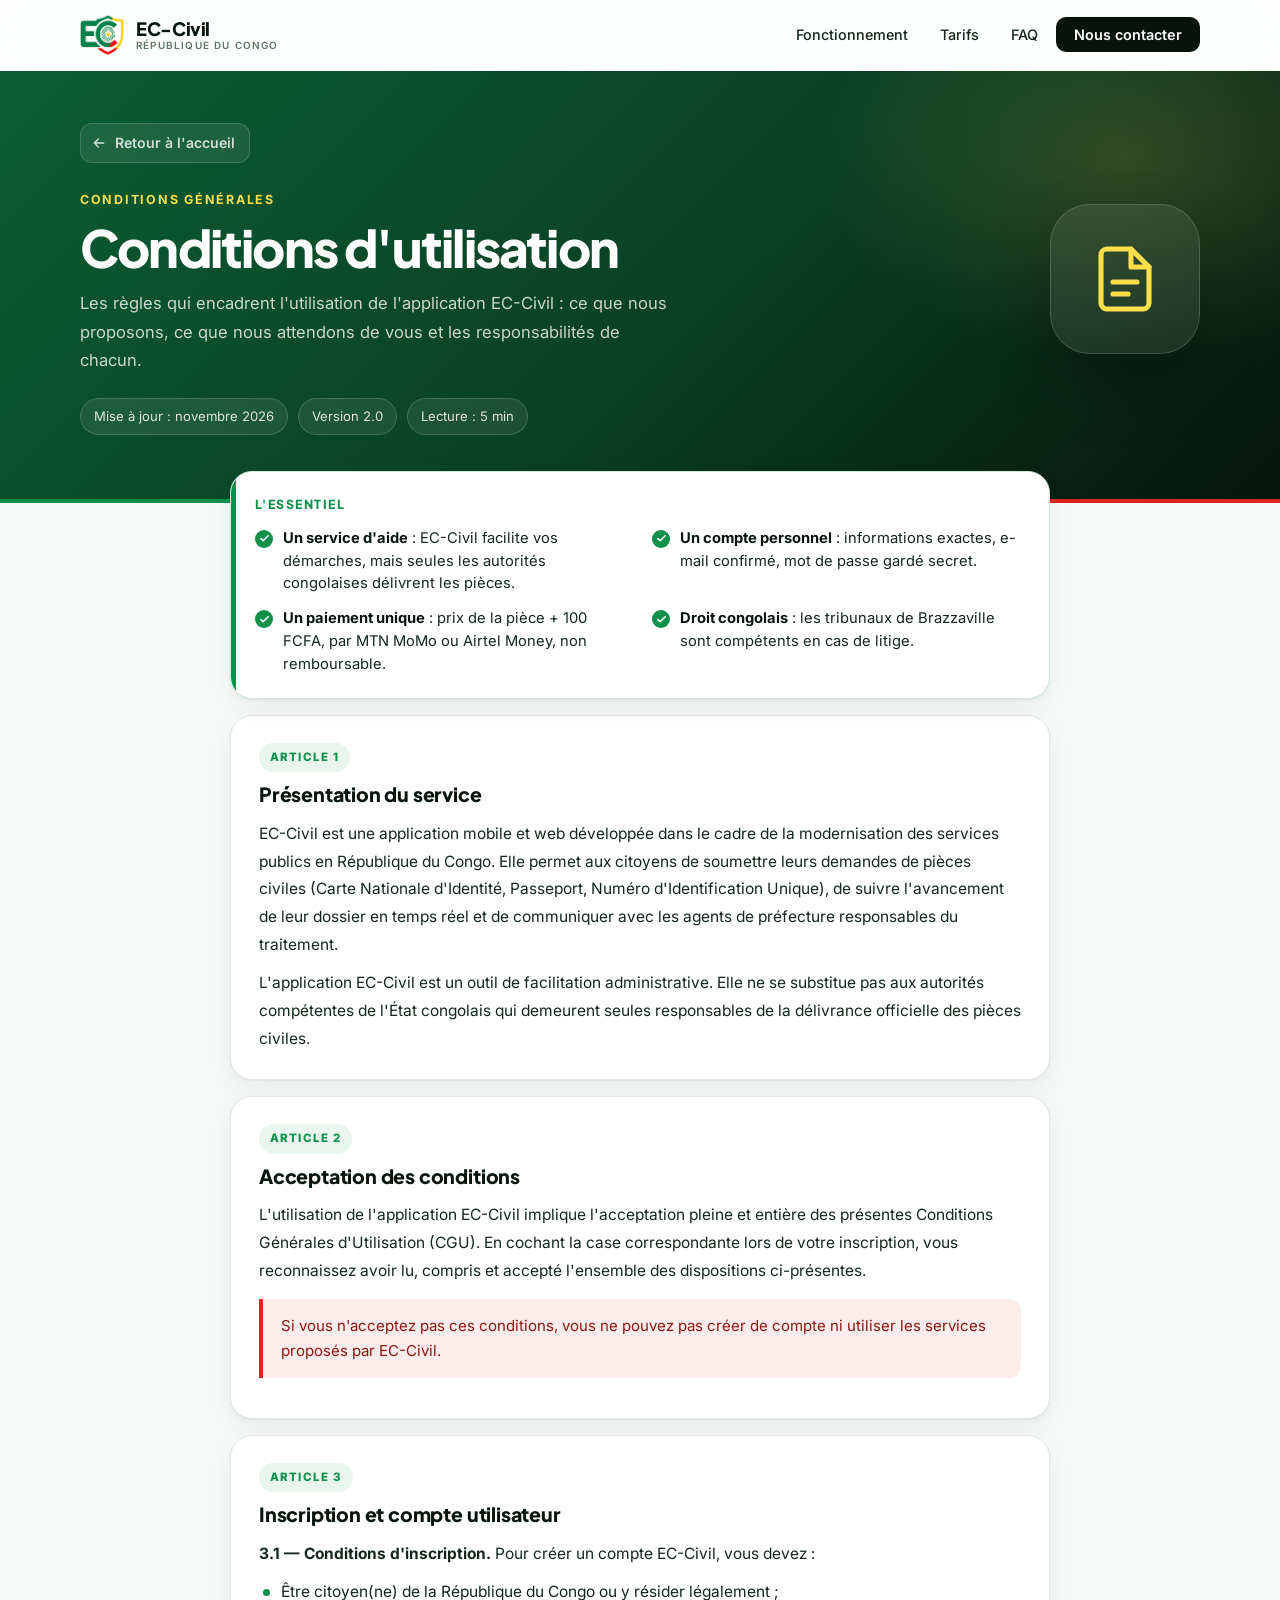
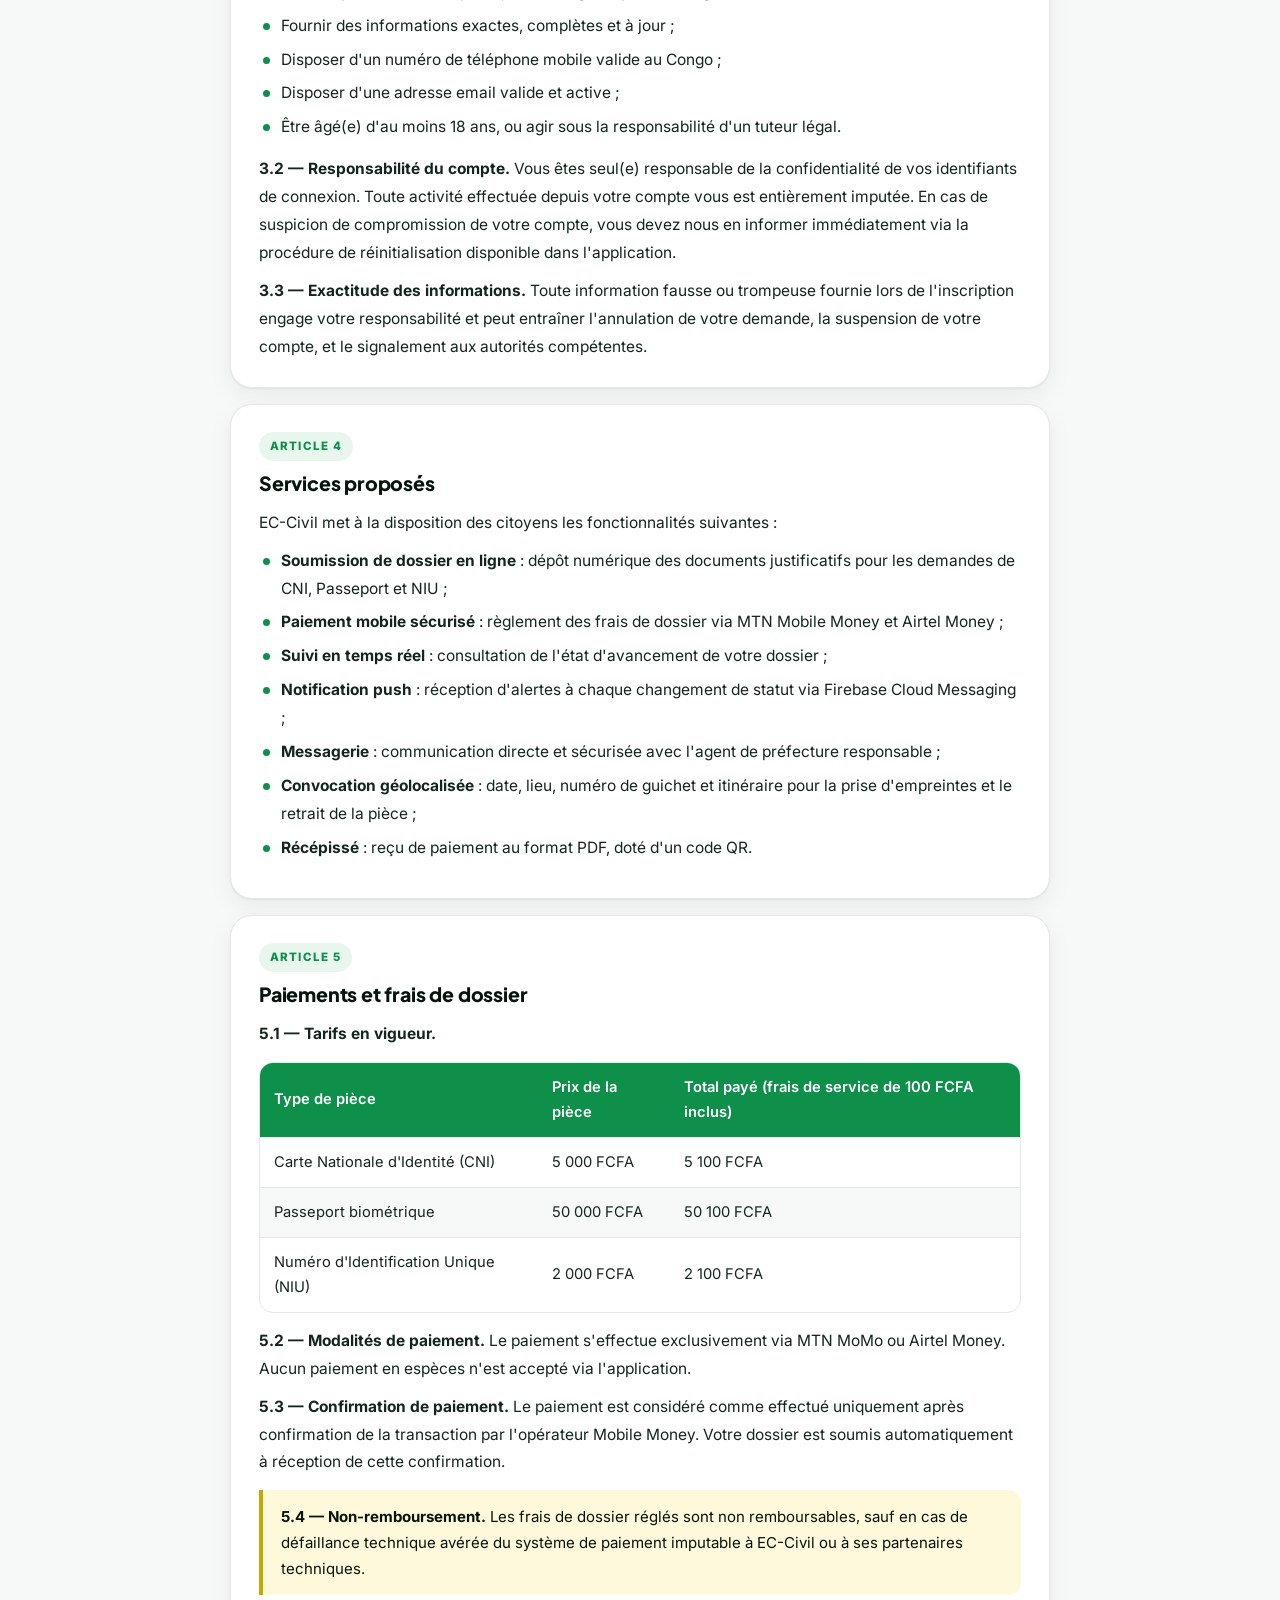
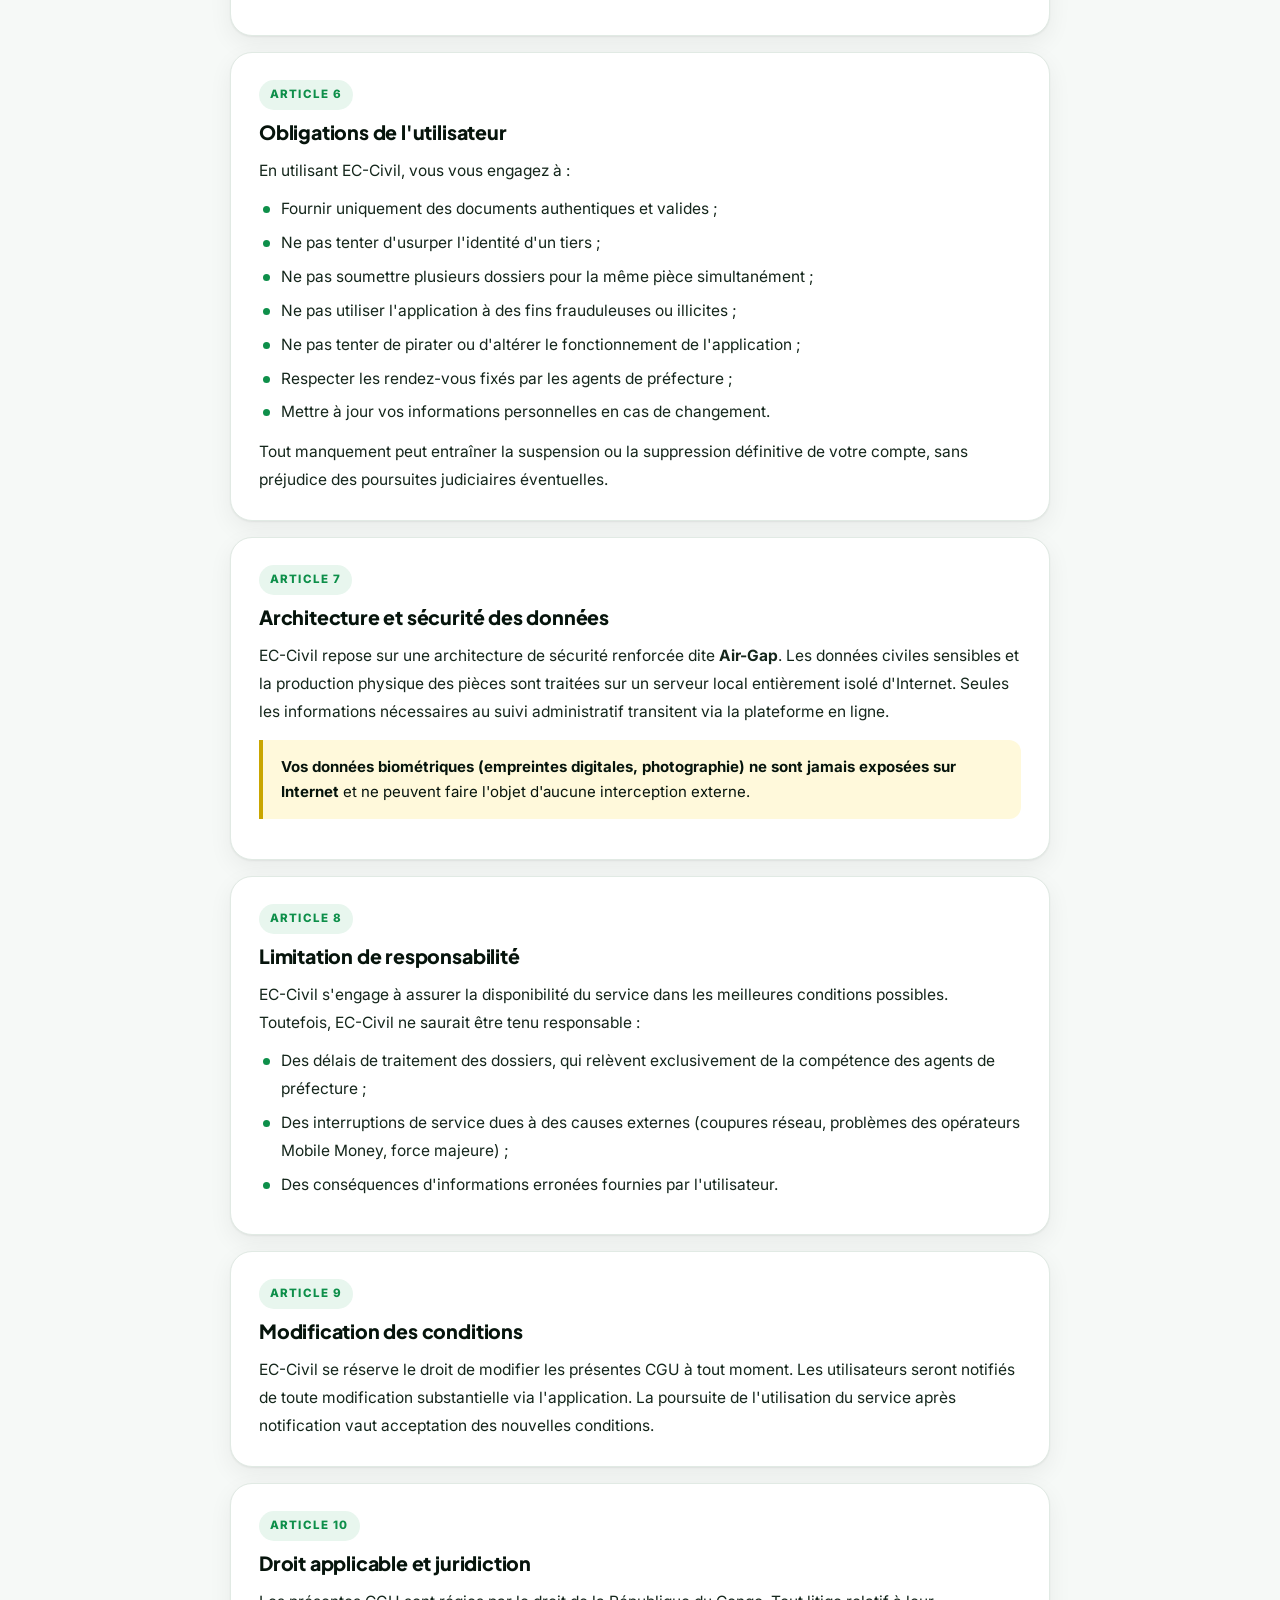
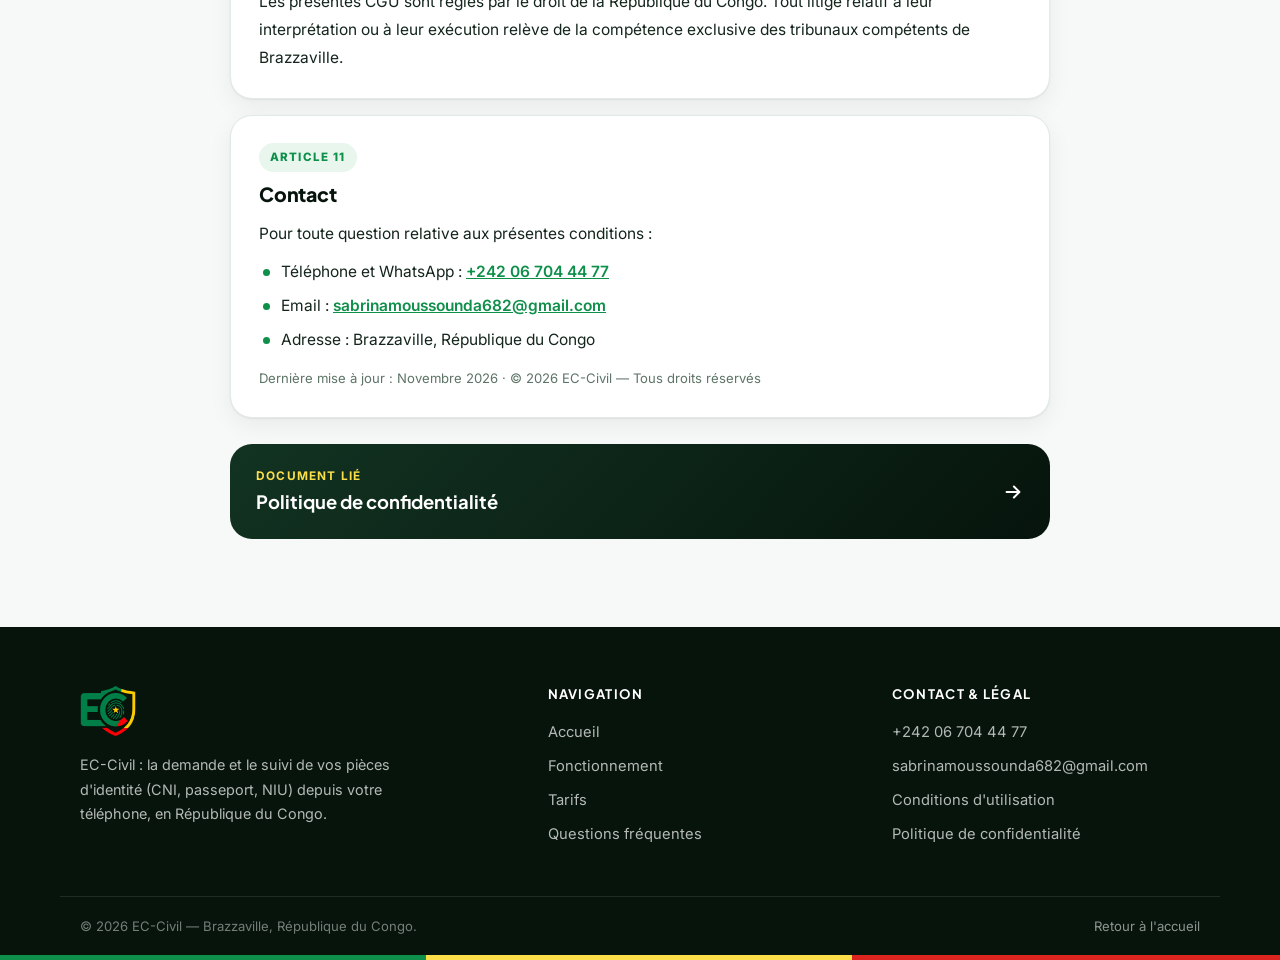
==== conditions.html @ e6f5f834 "Conditions et confidentialité : deux pages distinctes, design épuré - conditions.html (vert) et conf" ====
<!DOCTYPE html>
<html lang="fr">
<head>
<meta charset="UTF-8">
<meta name="viewport" content="width=device-width, initial-scale=1">
<meta name="description" content="Conditions générales d'utilisation de l'application EC-Civil : services, compte, paiement, obligations et responsabilités. République du Congo.">
<meta name="theme-color" content="#06140C">
<title>Conditions générales d'utilisation — EC-Civil</title>
<link rel="icon" type="image/png" href="assets/img/logo.png">
<link rel="preconnect" href="https://fonts.googleapis.com">
<link rel="preconnect" href="https://fonts.gstatic.com" crossorigin>
<link href="https://fonts.googleapis.com/css2?family=Inter:wght@400;500;600;700&family=Plus+Jakarta+Sans:wght@600;700;800&display=swap" rel="stylesheet">
<link rel="stylesheet" href="assets/css/style.css">
</head>
<body class="page-doc doc-cgu">

<a href="#contenu" class="skip-link">Aller au contenu</a>

<nav class="navbar" id="navbar" aria-label="Navigation principale">
  <div class="nav-inner">
    <a href="index.html" class="nav-brand" aria-label="EC-Civil — Accueil">
      <img src="assets/img/logo.png" alt="Logo EC-Civil">
      <div class="nav-brand-text">
        <span class="nav-brand-title">EC-Civil</span>
        <span class="nav-brand-sub">République du Congo</span>
      </div>
    </a>
    <button class="nav-toggle" id="navToggle" aria-expanded="false" aria-controls="navLinks" aria-label="Ouvrir le menu">
      <svg width="22" height="22" fill="none" stroke="currentColor" stroke-width="2" stroke-linecap="round" viewBox="0 0 24 24"><path d="M4 7h16M4 12h16M4 17h16"/></svg>
    </button>
    <ul class="nav-links" id="navLinks">
      <li><a href="index.html#fonctionnement">Fonctionnement</a></li>
      <li><a href="index.html#tarifs">Tarifs</a></li>
      <li><a href="index.html#faq">FAQ</a></li>
      <li><a href="index.html#contact" class="btn-nav">Nous contacter</a></li>
    </ul>
  </div>
</nav>

<!-- ═══ EN-TÊTE DU DOCUMENT ═══ -->
<header class="doc-hero">
  <div class="container doc-hero-inner">
    <div>
      <a href="index.html#legal" class="retour-lien">
        <svg width="16" height="16" fill="none" stroke="currentColor" stroke-width="2.2" stroke-linecap="round" stroke-linejoin="round" viewBox="0 0 24 24"><path d="M19 12H5M11 18l-6-6 6-6"/></svg>
        Retour à l'accueil
      </a>
      <p class="doc-hero-sur">Conditions générales</p>
      <h1>Conditions d'utilisation</h1>
      <p class="doc-hero-intro">Les règles qui encadrent l'utilisation de l'application EC-Civil : ce que nous proposons, ce que nous attendons de vous et les responsabilités de chacun.</p>
      <div class="entete-meta">
        <span>Mise à jour : novembre 2026</span>
        <span>Version 2.0</span>
        <span>Lecture : 5 min</span>
      </div>
    </div>
    <div class="doc-hero-icone" aria-hidden="true"><svg fill="none" stroke="currentColor" stroke-width="1.7" stroke-linecap="round" stroke-linejoin="round" viewBox="0 0 24 24"><path d="M14 2H6a2 2 0 0 0-2 2v16a2 2 0 0 0 2 2h12a2 2 0 0 0 2-2V8z"/><path d="M14 2v6h6M8 13h8M8 17h5"/></svg></div>
  </div>
</header>
<div class="tricolor"></div>

<!-- ═══ CONTENU ═══ -->
<main id="contenu" class="doc-lecture">
  <div class="doc-colonne">

    <div class="en-bref">
      <p class="en-bref-titre">L'essentiel</p>
      <ul>
        <li><b>Un service d'aide</b> : EC-Civil facilite vos démarches, mais seules les autorités congolaises délivrent les pièces.</li>
        <li><b>Un compte personnel</b> : informations exactes, e-mail confirmé, mot de passe gardé secret.</li>
        <li><b>Un paiement unique</b> : prix de la pièce + 100 FCFA, par MTN MoMo ou Airtel Money, non remboursable.</li>
        <li><b>Droit congolais</b> : les tribunaux de Brazzaville sont compétents en cas de litige.</li>
      </ul>
    </div>

    <div class="doc-article">
        <span class="doc-article-num">Article 1</span>
        <h3>Présentation du service</h3>
        <p>EC-Civil est une application mobile et web développée dans le cadre de la modernisation des services publics en République du Congo. Elle permet aux citoyens de soumettre leurs demandes de pièces civiles (Carte Nationale d'Identité, Passeport, Numéro d'Identification Unique), de suivre l'avancement de leur dossier en temps réel et de communiquer avec les agents de préfecture responsables du traitement.</p>
        <p>L'application EC-Civil est un outil de facilitation administrative. Elle ne se substitue pas aux autorités compétentes de l'État congolais qui demeurent seules responsables de la délivrance officielle des pièces civiles.</p>
      </div>

      <div class="doc-article">
        <span class="doc-article-num">Article 2</span>
        <h3>Acceptation des conditions</h3>
        <p>L'utilisation de l'application EC-Civil implique l'acceptation pleine et entière des présentes Conditions Générales d'Utilisation (CGU). En cochant la case correspondante lors de votre inscription, vous reconnaissez avoir lu, compris et accepté l'ensemble des dispositions ci-présentes.</p>
        <div class="doc-alert">
          Si vous n'acceptez pas ces conditions, vous ne pouvez pas créer de compte ni utiliser les services proposés par EC-Civil.
        </div>
      </div>

      <div class="doc-article">
        <span class="doc-article-num">Article 3</span>
        <h3>Inscription et compte utilisateur</h3>
        <p><strong>3.1 — Conditions d'inscription.</strong> Pour créer un compte EC-Civil, vous devez :</p>
        <ul>
          <li>Être citoyen(ne) de la République du Congo ou y résider légalement ;</li>
          <li>Fournir des informations exactes, complètes et à jour ;</li>
          <li>Disposer d'un numéro de téléphone mobile valide au Congo ;</li>
          <li>Disposer d'une adresse email valide et active ;</li>
          <li>Être âgé(e) d'au moins 18 ans, ou agir sous la responsabilité d'un tuteur légal.</li>
        </ul>
        <p style="margin-top:14px;"><strong>3.2 — Responsabilité du compte.</strong> Vous êtes seul(e) responsable de la confidentialité de vos identifiants de connexion. Toute activité effectuée depuis votre compte vous est entièrement imputée. En cas de suspicion de compromission de votre compte, vous devez nous en informer immédiatement via la procédure de réinitialisation disponible dans l'application.</p>
        <p style="margin-top:10px;"><strong>3.3 — Exactitude des informations.</strong> Toute information fausse ou trompeuse fournie lors de l'inscription engage votre responsabilité et peut entraîner l'annulation de votre demande, la suspension de votre compte, et le signalement aux autorités compétentes.</p>
      </div>

      <div class="doc-article">
        <span class="doc-article-num">Article 4</span>
        <h3>Services proposés</h3>
        <p>EC-Civil met à la disposition des citoyens les fonctionnalités suivantes :</p>
        <ul>
          <li><strong>Soumission de dossier en ligne</strong> : dépôt numérique des documents justificatifs pour les demandes de CNI, Passeport et NIU ;</li>
          <li><strong>Paiement mobile sécurisé</strong> : règlement des frais de dossier via MTN Mobile Money et Airtel Money ;</li>
          <li><strong>Suivi en temps réel</strong> : consultation de l'état d'avancement de votre dossier ;</li>
          <li><strong>Notification push</strong> : réception d'alertes à chaque changement de statut via Firebase Cloud Messaging ;</li>
          <li><strong>Messagerie</strong> : communication directe et sécurisée avec l'agent de préfecture responsable ;</li>
          <li><strong>Convocation géolocalisée</strong> : date, lieu, numéro de guichet et itinéraire pour la prise d'empreintes et le retrait de la pièce ;</li>
          <li><strong>Récépissé</strong> : reçu de paiement au format PDF, doté d'un code QR.</li>
        </ul>
      </div>

      <div class="doc-article">
        <span class="doc-article-num">Article 5</span>
        <h3>Paiements et frais de dossier</h3>
        <p><strong>5.1 — Tarifs en vigueur.</strong></p>
        <table class="tarif-table">
          <thead>
            <tr><th>Type de pièce</th><th>Prix de la pièce</th><th>Total payé (frais de service de 100 FCFA inclus)</th></tr>
          </thead>
          <tbody>
            <tr><td>Carte Nationale d'Identité (CNI)</td><td>5 000 FCFA</td><td>5 100 FCFA</td></tr>
            <tr><td>Passeport biométrique</td><td>50 000 FCFA</td><td>50 100 FCFA</td></tr>
            <tr><td>Numéro d'Identification Unique (NIU)</td><td>2 000 FCFA</td><td>2 100 FCFA</td></tr>
          </tbody>
        </table>
        <p><strong>5.2 — Modalités de paiement.</strong> Le paiement s'effectue exclusivement via MTN MoMo ou Airtel Money. Aucun paiement en espèces n'est accepté via l'application.</p>
        <p style="margin-top:10px;"><strong>5.3 — Confirmation de paiement.</strong> Le paiement est considéré comme effectué uniquement après confirmation de la transaction par l'opérateur Mobile Money. Votre dossier est soumis automatiquement à réception de cette confirmation.</p>
        <div class="doc-highlight">
          <strong>5.4 — Non-remboursement.</strong> Les frais de dossier réglés sont non remboursables, sauf en cas de défaillance technique avérée du système de paiement imputable à EC-Civil ou à ses partenaires techniques.
        </div>
      </div>

      <div class="doc-article">
        <span class="doc-article-num">Article 6</span>
        <h3>Obligations de l'utilisateur</h3>
        <p>En utilisant EC-Civil, vous vous engagez à :</p>
        <ul>
          <li>Fournir uniquement des documents authentiques et valides ;</li>
          <li>Ne pas tenter d'usurper l'identité d'un tiers ;</li>
          <li>Ne pas soumettre plusieurs dossiers pour la même pièce simultanément ;</li>
          <li>Ne pas utiliser l'application à des fins frauduleuses ou illicites ;</li>
          <li>Ne pas tenter de pirater ou d'altérer le fonctionnement de l'application ;</li>
          <li>Respecter les rendez-vous fixés par les agents de préfecture ;</li>
          <li>Mettre à jour vos informations personnelles en cas de changement.</li>
        </ul>
        <p style="margin-top:12px;">Tout manquement peut entraîner la suspension ou la suppression définitive de votre compte, sans préjudice des poursuites judiciaires éventuelles.</p>
      </div>

      <div class="doc-article">
        <span class="doc-article-num">Article 7</span>
        <h3>Architecture et sécurité des données</h3>
        <p>EC-Civil repose sur une architecture de sécurité renforcée dite <strong>Air-Gap</strong>. Les données civiles sensibles et la production physique des pièces sont traitées sur un serveur local entièrement isolé d'Internet. Seules les informations nécessaires au suivi administratif transitent via la plateforme en ligne.</p>
        <div class="doc-highlight">
          <strong>Vos données biométriques (empreintes digitales, photographie) ne sont jamais exposées sur Internet</strong> et ne peuvent faire l'objet d'aucune interception externe.
        </div>
      </div>

      <div class="doc-article">
        <span class="doc-article-num">Article 8</span>
        <h3>Limitation de responsabilité</h3>
        <p>EC-Civil s'engage à assurer la disponibilité du service dans les meilleures conditions possibles. Toutefois, EC-Civil ne saurait être tenu responsable :</p>
        <ul>
          <li>Des délais de traitement des dossiers, qui relèvent exclusivement de la compétence des agents de préfecture ;</li>
          <li>Des interruptions de service dues à des causes externes (coupures réseau, problèmes des opérateurs Mobile Money, force majeure) ;</li>
          <li>Des conséquences d'informations erronées fournies par l'utilisateur.</li>
        </ul>
      </div>

      <div class="doc-article">
        <span class="doc-article-num">Article 9</span>
        <h3>Modification des conditions</h3>
        <p>EC-Civil se réserve le droit de modifier les présentes CGU à tout moment. Les utilisateurs seront notifiés de toute modification substantielle via l'application. La poursuite de l'utilisation du service après notification vaut acceptation des nouvelles conditions.</p>
      </div>

      <div class="doc-article">
        <span class="doc-article-num">Article 10</span>
        <h3>Droit applicable et juridiction</h3>
        <p>Les présentes CGU sont régies par le droit de la République du Congo. Tout litige relatif à leur interprétation ou à leur exécution relève de la compétence exclusive des tribunaux compétents de Brazzaville.</p>
      </div>

      <div class="doc-article">
        <span class="doc-article-num">Article 11</span>
        <h3>Contact</h3>
        <p>Pour toute question relative aux présentes conditions :</p>
        <ul>
          <li>Téléphone et WhatsApp : <a href="tel:+242067044477" style="color:var(--vert);">+242 06 704 44 77</a></li>
          <li>Email : <a href="mailto:sabrinamoussounda682@gmail.com" style="color:var(--vert);">sabrinamoussounda682@gmail.com</a></li>
          <li>Adresse : Brazzaville, République du Congo</li>
        </ul>
        <p style="margin-top:14px; font-size:0.82rem; color:var(--muted);">Dernière mise à jour : Novembre 2026 · © 2026 EC-Civil — Tous droits réservés</p>
      </div>

    <a class="doc-suivant" href="confidentialite.html">
      <span>
        <small>Document lié</small>
        <b>Politique de confidentialité</b>
      </span>
      <svg width="22" height="22" fill="none" stroke="currentColor" stroke-width="2.2" stroke-linecap="round" stroke-linejoin="round" viewBox="0 0 24 24"><path d="M5 12h14M13 6l6 6-6 6"/></svg>
    </a>
  </div>
</main>

<footer>
  <div class="footer-inner">
    <div class="footer-brand">
      <img src="assets/img/logo.png" alt="Logo EC-Civil">
      <p>EC-Civil : la demande et le suivi de vos pièces d'identité (CNI, passeport, NIU) depuis votre téléphone, en République du Congo.</p>
    </div>
    <div class="footer-col">
      <h4>Navigation</h4>
      <ul>
        <li><a href="index.html">Accueil</a></li>
        <li><a href="index.html#fonctionnement">Fonctionnement</a></li>
        <li><a href="index.html#tarifs">Tarifs</a></li>
        <li><a href="index.html#faq">Questions fréquentes</a></li>
      </ul>
    </div>
    <div class="footer-col">
      <h4>Contact &amp; légal</h4>
      <ul>
        <li><a href="tel:+242067044477">+242 06 704 44 77</a></li>
        <li><a href="mailto:sabrinamoussounda682@gmail.com">sabrinamoussounda682@gmail.com</a></li>
        <li><a href="conditions.html">Conditions d'utilisation</a></li>
        <li><a href="confidentialite.html">Politique de confidentialité</a></li>
      </ul>
    </div>
  </div>
  <div class="footer-bottom">
    <p>© <span id="annee">2026</span> EC-Civil — Brazzaville, République du Congo.</p>
    <p><a href="index.html">Retour à l'accueil</a></p>
  </div>
  <div class="footer-tricolor"></div>
</footer>

<script src="assets/js/main.js"></script>
</body>
</html>
---- assets/css/style.css ----
/* ================================================================
   EC-Civil — Site vitrine (design 2026)
   Couleurs du drapeau : vert #0E8F4A · or #FBDE4A · rouge #DC241F
   ================================================================ */
:root{
  --vert:#0E8F4A;--vert-fonce:#0A6B37;--vert-clair:#E8F6EE;--vert-vif:#19C46B;
  --or:#FBDE4A;--or-fonce:#C9A600;--or-clair:#FFF9DB;
  --rouge:#DC241F;--rouge-clair:#FDECEC;
  --encre:#06140C;--encre-2:#0B2216;--encre-3:#123322;
  --texte:#14261B;--muted:#5D7466;--bord:#E1EAE4;--fond:#F6F9F7;--blanc:#fff;
  --r:14px;--r-lg:22px;--r-xl:30px;
  --ombre:0 1px 2px rgba(6,20,12,.06),0 8px 24px rgba(6,20,12,.06);
  --ombre-forte:0 24px 60px rgba(6,20,12,.18);
  --titre:'Plus Jakarta Sans','Inter',system-ui,sans-serif;
  --corps:'Inter',system-ui,sans-serif;
}
*,*::before,*::after{box-sizing:border-box;margin:0;padding:0}
html{scroll-behavior:smooth;font-size:16px;scroll-padding-top:84px}
body{font-family:var(--corps);color:var(--texte);background:var(--blanc);line-height:1.7;-webkit-font-smoothing:antialiased;overflow-x:hidden}
img{max-width:100%;display:block}
a{color:inherit}
.container{max-width:1160px;margin:0 auto;padding:0 20px}
.skip-link{position:absolute;left:-9999px;background:var(--vert);color:#fff;padding:10px 16px;border-radius:0 0 10px 0;z-index:9999;text-decoration:none}
.skip-link:focus{left:0}
:focus-visible{outline:3px solid var(--or);outline-offset:3px;border-radius:6px}

/* ── Bande tricolore ─────────────────────────────── */
.tricolor{height:4px;background:linear-gradient(90deg,var(--vert) 0 33.3%,var(--or) 33.3% 66.6%,var(--rouge) 66.6% 100%)}

/* ── Navigation ──────────────────────────────────── */
.navbar{position:sticky;top:0;z-index:1000;background:rgba(255,255,255,.82);backdrop-filter:saturate(180%) blur(14px);-webkit-backdrop-filter:saturate(180%) blur(14px);border-bottom:1px solid transparent;transition:border-color .2s,box-shadow .2s}
.navbar.scrolled{border-bottom-color:var(--bord);box-shadow:0 6px 24px rgba(6,20,12,.06)}
.nav-inner{display:flex;align-items:center;justify-content:space-between;height:70px;max-width:1160px;margin:0 auto;padding:0 20px;gap:16px}
.nav-brand{display:flex;align-items:center;gap:12px;text-decoration:none;min-width:0}
.nav-brand img{height:44px;width:auto;object-fit:contain}
.nav-brand-text{display:flex;flex-direction:column;line-height:1.1}
.nav-brand-title{font-family:var(--titre);font-size:1.15rem;font-weight:800;color:var(--encre);letter-spacing:-.02em}
.nav-brand-sub{font-size:.62rem;font-weight:600;color:var(--muted);letter-spacing:.12em;text-transform:uppercase}
.nav-links{display:flex;list-style:none;gap:4px;align-items:center}
.nav-links a{text-decoration:none;font-size:.9rem;font-weight:500;color:var(--texte);padding:8px 14px;border-radius:10px;transition:background .18s,color .18s}
.nav-links a:hover,.nav-links a.active{background:var(--vert-clair);color:var(--vert-fonce)}
.nav-links a.btn-nav{background:var(--encre);color:#fff;font-weight:600;padding:9px 18px}
.nav-links a.btn-nav:hover{background:var(--vert)}
.nav-toggle{display:none;background:none;border:1px solid var(--bord);border-radius:10px;cursor:pointer;padding:8px;color:var(--encre)}

/* ── Boutons ─────────────────────────────────────── */
.btn{display:inline-flex;align-items:center;justify-content:center;gap:10px;font-family:var(--titre);font-weight:700;font-size:.98rem;text-decoration:none;padding:14px 24px;border-radius:14px;border:1px solid transparent;cursor:pointer;transition:transform .18s,box-shadow .18s,background .18s;white-space:nowrap}
.btn:hover{transform:translateY(-2px)}
.btn svg{width:18px;height:18px;flex-shrink:0}
.btn-or{background:var(--or);color:var(--encre);box-shadow:0 10px 30px rgba(251,222,74,.25)}
.btn-or:hover{box-shadow:0 14px 36px rgba(251,222,74,.35)}
.btn-verre{background:rgba(255,255,255,.08);color:#fff;border-color:rgba(255,255,255,.2)}
.btn-verre:hover{background:rgba(255,255,255,.14)}
.btn-vert{background:var(--vert);color:#fff}
.btn-vert:hover{background:var(--vert-fonce)}
.btn-contour{background:#fff;color:var(--encre);border-color:var(--bord)}
.btn-contour:hover{border-color:var(--vert);color:var(--vert-fonce)}

/* ── Héros ───────────────────────────────────────── */
.hero{position:relative;overflow:hidden;background:var(--encre);color:#fff;padding:72px 0 88px}
.hero::before{content:'';position:absolute;inset:0;background:
  radial-gradient(600px 420px at 85% 10%,rgba(251,222,74,.16),transparent 60%),
  radial-gradient(700px 520px at 5% 95%,rgba(14,143,74,.35),transparent 60%),
  radial-gradient(500px 360px at 55% 110%,rgba(220,36,31,.14),transparent 60%)}
.hero::after{content:'';position:absolute;inset:0;background-image:linear-gradient(rgba(255,255,255,.035) 1px,transparent 1px),linear-gradient(90deg,rgba(255,255,255,.035) 1px,transparent 1px);background-size:44px 44px;mask-image:radial-gradient(ellipse at 50% 40%,#000 30%,transparent 75%);-webkit-mask-image:radial-gradient(ellipse at 50% 40%,#000 30%,transparent 75%)}
.hero-inner{position:relative;z-index:1;display:grid;grid-template-columns:1.1fr .9fr;gap:56px;align-items:center}
.badge{display:inline-flex;align-items:center;gap:10px;background:rgba(251,222,74,.1);border:1px solid rgba(251,222,74,.3);border-radius:100px;padding:6px 14px 6px 10px;font-size:.76rem;font-weight:600;color:var(--or);letter-spacing:.05em;text-transform:uppercase;margin-bottom:22px}
.badge-point{width:8px;height:8px;border-radius:50%;background:var(--or);box-shadow:0 0 0 0 rgba(251,222,74,.6);animation:onde 2s infinite}
@keyframes onde{0%{box-shadow:0 0 0 0 rgba(251,222,74,.6)}100%{box-shadow:0 0 0 12px rgba(251,222,74,0)}}
.hero h1{font-family:var(--titre);font-size:clamp(2.2rem,5.2vw,3.7rem);font-weight:800;line-height:1.04;letter-spacing:-.035em;margin-bottom:20px}
.hero h1 .degrade{background:linear-gradient(90deg,var(--or),#FFE98C 45%,var(--vert-vif));-webkit-background-clip:text;background-clip:text;color:transparent}
.hero-desc{font-size:1.08rem;color:rgba(255,255,255,.74);max-width:560px;margin-bottom:30px}
.hero-actions{display:flex;flex-wrap:wrap;gap:12px;margin-bottom:34px}
.hero-confiance{display:flex;flex-wrap:wrap;gap:10px 22px;font-size:.84rem;color:rgba(255,255,255,.66)}
.hero-confiance span{display:inline-flex;align-items:center;gap:8px}
.hero-confiance svg{width:16px;height:16px;color:var(--vert-vif)}

/* Maquette de téléphone (HTML/CSS) */
.telephone-zone{position:relative;display:flex;justify-content:center}
.telephone-zone .halo{position:absolute;width:360px;height:360px;border-radius:50%;background:radial-gradient(circle,rgba(14,143,74,.45),transparent 65%);filter:blur(10px);top:50%;left:50%;transform:translate(-50%,-50%)}
.telephone{position:relative;width:300px;border-radius:44px;padding:12px;background:linear-gradient(160deg,#2A3A31,#0D1A13);box-shadow:var(--ombre-forte),inset 0 0 0 1px rgba(255,255,255,.08);transform:rotate(-2deg)}
.ecran{border-radius:34px;overflow:hidden;background:linear-gradient(180deg,#0B2216,#06140C);padding:18px 16px 20px;min-height:560px;position:relative}
.ecran-encoche{width:96px;height:24px;background:#000;border-radius:0 0 16px 16px;margin:-18px auto 14px}
.ecran-entete{display:flex;align-items:center;justify-content:space-between;margin-bottom:14px}
.ecran-entete small{font-size:.66rem;color:rgba(255,255,255,.5);letter-spacing:.08em;text-transform:uppercase}
.ecran-entete strong{display:block;font-family:var(--titre);font-size:1rem}
.ecran-pastille{width:38px;height:38px;border-radius:12px;background:#fff;display:grid;place-items:center;padding:4px}
.ecran-pastille img{width:100%;height:100%;object-fit:contain}
.carte-doc{border-radius:18px;padding:14px;background:linear-gradient(135deg,#118C4C,#0A5E33);margin-bottom:12px;position:relative;overflow:hidden}
.carte-doc::after{content:'';position:absolute;right:-30px;top:-30px;width:110px;height:110px;border-radius:50%;background:rgba(251,222,74,.18)}
.carte-doc small{font-size:.62rem;letter-spacing:.1em;text-transform:uppercase;color:rgba(255,255,255,.7)}
.carte-doc b{display:block;font-family:var(--titre);font-size:1.05rem;margin:2px 0 8px}
.etat{display:inline-flex;align-items:center;gap:6px;font-size:.68rem;font-weight:700;background:rgba(255,255,255,.16);padding:4px 10px;border-radius:100px}
.etat i{width:7px;height:7px;border-radius:50%;background:var(--or)}
.ligne-temps{list-style:none;margin:6px 0 12px;padding:12px;border-radius:16px;background:rgba(255,255,255,.05);border:1px solid rgba(255,255,255,.07)}
.ligne-temps li{display:flex;gap:10px;align-items:flex-start;font-size:.72rem;color:rgba(255,255,255,.62);padding:5px 0;position:relative}
.ligne-temps li b{display:block;color:#fff;font-weight:600;font-size:.76rem}
.ligne-temps .pt{width:12px;height:12px;border-radius:50%;flex-shrink:0;margin-top:3px;border:2px solid rgba(255,255,255,.25)}
.ligne-temps .ok .pt{background:var(--vert-vif);border-color:var(--vert-vif)}
.ligne-temps .encours .pt{background:var(--or);border-color:var(--or);box-shadow:0 0 0 4px rgba(251,222,74,.18)}
.mini-carte{border-radius:16px;height:96px;position:relative;overflow:hidden;background:
  linear-gradient(115deg,transparent 46%,rgba(255,255,255,.12) 47% 49%,transparent 50%),
  linear-gradient(35deg,transparent 58%,rgba(255,255,255,.1) 59% 61%,transparent 62%),
  linear-gradient(160deg,#173C29,#0F2A1C)}
.mini-carte .epingle{position:absolute;left:58%;top:28%;width:22px;height:22px;background:var(--rouge);border-radius:50% 50% 50% 0;transform:rotate(-45deg);box-shadow:0 6px 14px rgba(0,0,0,.4)}
.mini-carte .epingle::after{content:'';position:absolute;inset:6px;background:#fff;border-radius:50%}
.mini-carte .guichet{position:absolute;left:10px;bottom:10px;font-size:.66rem;font-weight:700;background:var(--or);color:var(--encre);padding:4px 9px;border-radius:8px}
.notif-flottante{position:absolute;right:-28px;top:90px;background:#fff;color:var(--encre);border-radius:16px;padding:10px 14px;box-shadow:var(--ombre-forte);display:flex;gap:10px;align-items:center;font-size:.76rem;max-width:220px;animation:flotte 5s ease-in-out infinite}
.notif-flottante .ic{width:30px;height:30px;border-radius:10px;background:var(--vert-clair);color:var(--vert);display:grid;place-items:center;flex-shrink:0}
.notif-flottante b{display:block;font-size:.78rem}
@keyframes flotte{0%,100%{transform:translateY(0)}50%{transform:translateY(-8px)}}

/* ── Chiffres clés ───────────────────────────────── */
.chiffres{margin-top:-44px;position:relative;z-index:2}
.chiffres-grille{display:grid;grid-template-columns:repeat(4,1fr);background:#fff;border:1px solid var(--bord);border-radius:var(--r-lg);box-shadow:var(--ombre);overflow:hidden}
.chiffre{padding:22px 20px;border-right:1px solid var(--bord)}
.chiffre:last-child{border-right:none}
.chiffre b{display:block;font-family:var(--titre);font-size:1.7rem;font-weight:800;color:var(--encre);letter-spacing:-.03em}
.chiffre span{font-size:.86rem;color:var(--muted)}

/* ── Sections ────────────────────────────────────── */
section{padding:96px 0}
.section-fond{background:var(--fond)}
.sur-titre{display:inline-flex;align-items:center;gap:8px;font-size:.76rem;font-weight:700;letter-spacing:.12em;text-transform:uppercase;color:var(--vert);margin-bottom:12px}
.sur-titre::before{content:'';width:18px;height:3px;border-radius:3px;background:linear-gradient(90deg,var(--vert),var(--or),var(--rouge))}
.section-titre{font-family:var(--titre);font-size:clamp(1.75rem,3.4vw,2.6rem);font-weight:800;color:var(--encre);letter-spacing:-.03em;line-height:1.12;margin-bottom:14px}
.section-desc{font-size:1.04rem;color:var(--muted);max-width:640px;margin-bottom:44px}
.entete-centre{text-align:center}
.entete-centre .section-desc{margin-left:auto;margin-right:auto}

/* ── Étapes ──────────────────────────────────────── */
.etapes{display:grid;grid-template-columns:repeat(3,1fr);gap:18px;counter-reset:etape}
.etape{position:relative;background:#fff;border:1px solid var(--bord);border-radius:var(--r-lg);padding:26px 24px 24px;box-shadow:var(--ombre);transition:transform .2s,border-color .2s}
.etape:hover{transform:translateY(-4px);border-color:rgba(14,143,74,.35)}
.etape-num{display:flex;align-items:center;justify-content:space-between;margin-bottom:16px}
.etape-num span{font-family:var(--titre);font-size:.82rem;font-weight:800;color:var(--vert);background:var(--vert-clair);padding:5px 11px;border-radius:100px}
.etape-num svg{width:28px;height:28px;color:var(--encre);opacity:.85}
.etape h3{font-family:var(--titre);font-size:1.12rem;font-weight:700;color:var(--encre);margin-bottom:8px;letter-spacing:-.01em}
.etape p{font-size:.93rem;color:var(--muted)}
.etape ul{list-style:none;margin-top:10px}
.etape li{font-size:.88rem;color:var(--texte);padding-left:20px;position:relative;margin-top:4px}
.etape li::before{content:'';position:absolute;left:4px;top:10px;width:7px;height:7px;border-radius:50%;background:var(--vert)}

/* ── Tarifs ──────────────────────────────────────── */
.tarifs{display:grid;grid-template-columns:repeat(3,1fr);gap:20px;align-items:stretch}
.tarif{position:relative;display:flex;flex-direction:column;background:#fff;border:1px solid var(--bord);border-radius:var(--r-xl);padding:28px;box-shadow:var(--ombre);overflow:hidden}
.tarif::before{content:'';position:absolute;left:0;right:0;top:0;height:5px;background:var(--accent,var(--vert))}
.tarif.cni{--accent:var(--vert)} .tarif.passeport{--accent:var(--rouge)} .tarif.niu{--accent:var(--or-fonce)}
.tarif-entete{display:flex;align-items:center;gap:14px;margin-bottom:18px}
.tarif-icone{width:48px;height:48px;border-radius:14px;display:grid;place-items:center;background:color-mix(in srgb,var(--accent) 12%,#fff);color:var(--accent);flex-shrink:0}
.tarif-icone svg{width:24px;height:24px}
.tarif-entete small{display:block;font-size:.72rem;font-weight:700;letter-spacing:.1em;text-transform:uppercase;color:var(--accent)}
.tarif-entete h3{font-family:var(--titre);font-size:1.08rem;font-weight:700;color:var(--encre);line-height:1.25}
.tarif-prix{display:flex;align-items:baseline;gap:8px;margin-bottom:4px}
.tarif-prix b{font-family:var(--titre);font-size:2.6rem;font-weight:800;color:var(--encre);letter-spacing:-.04em;line-height:1}
.tarif-prix span{font-weight:700;color:var(--muted)}
.tarif-total{font-size:.86rem;color:var(--muted);margin-bottom:18px}
.tarif-total strong{color:var(--encre)}
.tarif-infos{display:grid;grid-template-columns:1fr 1fr;gap:10px;margin-bottom:18px}
.tarif-infos div{background:var(--fond);border-radius:12px;padding:10px 12px}
.tarif-infos small{display:block;font-size:.7rem;color:var(--muted);text-transform:uppercase;letter-spacing:.06em;font-weight:600}
.tarif-infos b{font-size:.92rem;color:var(--encre)}
.tarif h4{font-size:.82rem;font-weight:700;color:var(--encre);margin-bottom:8px;text-transform:uppercase;letter-spacing:.06em}
.tarif ul{list-style:none;margin-bottom:6px}
.tarif li{font-size:.88rem;color:var(--texte);padding-left:22px;position:relative;margin-bottom:6px;line-height:1.5}
.tarif li::before{content:'';position:absolute;left:2px;top:5px;width:12px;height:12px;border-radius:4px;background:color-mix(in srgb,var(--accent) 18%,#fff);border:2px solid var(--accent)}
.note{margin-top:22px;display:flex;gap:12px;align-items:flex-start;background:var(--or-clair);border:1px solid #F3E39A;border-radius:var(--r);padding:14px 18px;font-size:.88rem;color:#4D4200}
.note svg{width:20px;height:20px;flex-shrink:0;margin-top:2px;color:var(--or-fonce)}

/* ── Statuts ─────────────────────────────────────── */
.statuts{display:grid;grid-template-columns:repeat(4,1fr);gap:14px}
.statut{background:#fff;border:1px solid var(--bord);border-radius:var(--r);padding:16px 16px 14px}
.statut-etiquette{display:inline-flex;align-items:center;gap:8px;font-size:.74rem;font-weight:800;letter-spacing:.05em;text-transform:uppercase;padding:5px 10px;border-radius:100px;margin-bottom:8px;background:color-mix(in srgb,var(--c) 12%,#fff);color:var(--c)}
.statut-etiquette i{width:8px;height:8px;border-radius:50%;background:var(--c)}
.statut p{font-size:.86rem;color:var(--muted);line-height:1.55}

/* ── Fonctionnalités (bento) ─────────────────────── */
.bento{display:grid;grid-template-columns:repeat(6,1fr);gap:16px}
.tuile{grid-column:span 2;background:#fff;border:1px solid var(--bord);border-radius:var(--r-lg);padding:24px;box-shadow:var(--ombre);position:relative;overflow:hidden}
.tuile.large{grid-column:span 3}
.tuile.sombre{background:linear-gradient(150deg,var(--encre-3),var(--encre));color:#fff;border-color:transparent}
.tuile.sombre p{color:rgba(255,255,255,.7)}
.tuile.sombre h3{color:#fff}
.tuile-icone{width:44px;height:44px;border-radius:13px;display:grid;place-items:center;background:var(--vert-clair);color:var(--vert);margin-bottom:16px}
.tuile.sombre .tuile-icone{background:rgba(251,222,74,.14);color:var(--or)}
.tuile-icone svg{width:22px;height:22px}
.tuile h3{font-family:var(--titre);font-size:1.08rem;font-weight:700;color:var(--encre);margin-bottom:6px}
.tuile p{font-size:.92rem;color:var(--muted)}
.puces-mini{display:flex;flex-wrap:wrap;gap:8px;margin-top:14px}
.puces-mini span{font-size:.76rem;font-weight:600;padding:5px 10px;border-radius:100px;background:rgba(255,255,255,.08);border:1px solid rgba(255,255,255,.14)}
.tuile:not(.sombre) .puces-mini span{background:var(--fond);border-color:var(--bord);color:var(--texte)}

/* ── Espaces ─────────────────────────────────────── */
.espaces{display:grid;grid-template-columns:repeat(3,1fr);gap:18px}
.espace{border-radius:var(--r-xl);padding:28px;color:#fff;position:relative;overflow:hidden;min-height:100%}
.espace.citoyen{background:linear-gradient(150deg,#118C4C,#075A2E)}
.espace.agent{background:linear-gradient(150deg,#3A3005,#1B1702);border:1px solid rgba(251,222,74,.25)}
.espace.admin{background:linear-gradient(150deg,#5E1513,#2A0807)}
.espace::after{content:'';position:absolute;right:-60px;bottom:-60px;width:180px;height:180px;border-radius:50%;background:rgba(255,255,255,.07)}
.espace small{font-size:.72rem;font-weight:700;letter-spacing:.12em;text-transform:uppercase;opacity:.75}
.espace h3{font-family:var(--titre);font-size:1.35rem;font-weight:800;margin:4px 0 14px}
.espace.agent h3,.espace.agent small{color:var(--or)}
.espace ul{list-style:none;position:relative;z-index:1}
.espace li{font-size:.92rem;padding-left:22px;position:relative;margin-bottom:9px;color:rgba(255,255,255,.86);line-height:1.5}
.espace li::before{content:'';position:absolute;left:2px;top:8px;width:8px;height:8px;border-radius:50%;background:currentColor;opacity:.8}

/* ── Sécurité ────────────────────────────────────── */
.securite-grille{display:grid;grid-template-columns:repeat(3,1fr);gap:16px}
.securite-item{background:#fff;border:1px solid var(--bord);border-radius:var(--r-lg);padding:22px}
.securite-item h4{display:flex;align-items:center;gap:10px;font-family:var(--titre);font-size:1rem;font-weight:700;color:var(--encre);margin-bottom:6px}
.securite-item h4 svg{width:20px;height:20px;color:var(--vert);flex-shrink:0}
.securite-item p{font-size:.9rem;color:var(--muted)}
.bandeau-airgap{margin-top:22px;display:flex;gap:20px;align-items:flex-start;padding:26px;border-radius:var(--r-lg);background:linear-gradient(135deg,var(--encre-2),var(--encre));color:#fff}
.bandeau-airgap .ic{width:52px;height:52px;border-radius:16px;background:rgba(251,222,74,.14);color:var(--or);display:grid;place-items:center;flex-shrink:0}
.bandeau-airgap .ic svg{width:26px;height:26px}
.bandeau-airgap h3{font-family:var(--titre);font-size:1.12rem;margin-bottom:6px}
.bandeau-airgap p{font-size:.92rem;color:rgba(255,255,255,.72)}

/* ── FAQ ─────────────────────────────────────────── */
.faq{max-width:820px;margin:0 auto}
.faq details{background:#fff;border:1px solid var(--bord);border-radius:var(--r);margin-bottom:12px;transition:border-color .2s,box-shadow .2s}
.faq details[open]{border-color:rgba(14,143,74,.4);box-shadow:var(--ombre)}
.faq summary{list-style:none;cursor:pointer;padding:18px 54px 18px 20px;font-family:var(--titre);font-weight:700;color:var(--encre);position:relative;font-size:1rem}
.faq summary::-webkit-details-marker{display:none}
.faq summary::after{content:'+';position:absolute;right:18px;top:50%;transform:translateY(-50%);width:26px;height:26px;border-radius:8px;background:var(--vert-clair);color:var(--vert);display:grid;place-items:center;font-size:1.2rem;font-weight:600;transition:transform .2s}
.faq details[open] summary::after{content:'−'}
.faq details p{padding:0 20px 18px;font-size:.95rem;color:var(--muted)}

/* ── Documents légaux (accueil) ──────────────────── */
.legal-cartes{display:grid;grid-template-columns:1fr 1fr;gap:18px}
.legal-carte{display:flex;gap:18px;align-items:flex-start;background:#fff;border:1px solid var(--bord);border-radius:var(--r-lg);padding:26px;box-shadow:var(--ombre);text-decoration:none;color:var(--texte);transition:transform .2s,border-color .2s}
.legal-carte:hover{transform:translateY(-4px);border-color:rgba(14,143,74,.4)}
.legal-icone{width:52px;height:52px;border-radius:16px;display:grid;place-items:center;background:var(--vert-clair);color:var(--vert);flex-shrink:0}
.legal-icone svg{width:26px;height:26px}
.legal-texte{display:flex;flex-direction:column;gap:4px}
.legal-texte small{font-size:.72rem;font-weight:700;letter-spacing:.08em;text-transform:uppercase;color:var(--muted)}
.legal-texte b{font-family:var(--titre);font-size:1.15rem;color:var(--encre)}
.legal-texte span{font-size:.92rem;color:var(--muted)}
.legal-texte em{font-style:normal;font-weight:700;color:var(--vert);margin-top:6px}

/* ── Contact ─────────────────────────────────────── */
.contact-bloc{display:grid;grid-template-columns:1fr 1.1fr;gap:28px;align-items:stretch;background:linear-gradient(150deg,var(--encre-3),var(--encre));border-radius:var(--r-xl);padding:40px;color:#fff;position:relative;overflow:hidden}
.contact-bloc::before{content:'';position:absolute;right:-120px;top:-120px;width:340px;height:340px;border-radius:50%;background:radial-gradient(circle,rgba(251,222,74,.18),transparent 65%)}
.contact-bloc .section-titre{color:#fff}
.contact-bloc .section-desc{color:rgba(255,255,255,.7);margin-bottom:24px}
.contact-bloc .sur-titre{color:var(--or)}
.contact-liste{display:grid;gap:12px;position:relative;z-index:1}
.contact-carte{display:flex;align-items:center;gap:16px;padding:16px 18px;border-radius:18px;background:rgba(255,255,255,.06);border:1px solid rgba(255,255,255,.12);text-decoration:none;color:#fff;transition:background .2s,transform .2s}
.contact-carte:hover{background:rgba(255,255,255,.11);transform:translateX(4px)}
.contact-carte .ic{width:46px;height:46px;border-radius:14px;display:grid;place-items:center;flex-shrink:0}
.contact-carte .ic svg{width:22px;height:22px}
.contact-carte small{display:block;font-size:.74rem;letter-spacing:.08em;text-transform:uppercase;color:rgba(255,255,255,.6);font-weight:600}
.contact-carte b{font-size:1.02rem;word-break:break-word}
.ic-vert{background:rgba(25,196,107,.16);color:var(--vert-vif)}
.ic-or{background:rgba(251,222,74,.16);color:var(--or)}
.ic-rouge{background:rgba(220,36,31,.2);color:#FF8A86}

/* ── Pied de page ────────────────────────────────── */
footer{background:var(--encre);color:rgba(255,255,255,.7);padding:56px 0 0}
.footer-inner{display:grid;grid-template-columns:1.4fr 1fr 1fr;gap:36px;max-width:1160px;margin:0 auto;padding:0 20px 40px}
.footer-brand img{height:56px;width:auto;margin-bottom:14px}
.footer-brand p{font-size:.9rem;max-width:340px}
.footer-col h4{font-family:var(--titre);font-size:.82rem;letter-spacing:.1em;text-transform:uppercase;color:#fff;margin-bottom:14px}
.footer-col ul{list-style:none}
.footer-col li{margin-bottom:9px;font-size:.92rem}
.footer-col a{text-decoration:none;color:rgba(255,255,255,.7)}
.footer-col a:hover{color:var(--or)}
.footer-bottom{display:flex;justify-content:space-between;gap:12px;flex-wrap:wrap;border-top:1px solid rgba(255,255,255,.1);padding:18px 20px;font-size:.82rem;color:rgba(255,255,255,.45);max-width:1160px;margin:0 auto}
.footer-bottom a{color:rgba(255,255,255,.55);text-decoration:none}
.footer-tricolor{height:5px;background:linear-gradient(90deg,var(--vert) 0 33.3%,var(--or) 33.3% 66.6%,var(--rouge) 66.6% 100%)}

/* ── Apparition au défilement ────────────────────── */
.apparait{opacity:0;transform:translateY(22px);transition:opacity .6s ease,transform .6s ease}
.apparait.visible{opacity:1;transform:none}
@media (prefers-reduced-motion:reduce){.apparait{opacity:1;transform:none;transition:none}.notif-flottante,.badge-point{animation:none}}

/* ── Pages « Conditions » et « Confidentialité » ──────
   Deux espaces distincts : vert pour les conditions,
   bleu nuit et or pour la protection des données.      */
.page-doc{--accent:var(--vert);--accent-clair:var(--vert-clair);--accent-bord:#CDEBD8;background:var(--fond)}
.page-doc.doc-conf{--accent:#1D4E9E;--accent-clair:#EAF1FC;--accent-bord:#CBDAF3}
.doc-hero{position:relative;overflow:hidden;color:#fff;padding:52px 0 64px}
.doc-cgu .doc-hero{background:linear-gradient(135deg,#0B5E33 0%,#0A3F24 55%,#06140C 100%)}
.doc-conf .doc-hero{background:linear-gradient(135deg,#123A78 0%,#0B2349 55%,#060F22 100%)}
.doc-hero::before{content:'';position:absolute;inset:0;background:radial-gradient(520px 340px at 88% 20%,rgba(251,222,74,.16),transparent 60%);pointer-events:none}
.doc-hero-inner{position:relative;display:grid;grid-template-columns:1fr auto;gap:40px;align-items:center}
.retour-lien{display:flex;width:max-content;align-items:center;gap:8px;color:rgba(255,255,255,.8);text-decoration:none;font-size:.88rem;font-weight:600;margin-bottom:26px;padding:7px 14px 7px 10px;border-radius:12px;background:rgba(255,255,255,.08);border:1px solid rgba(255,255,255,.16);transition:background .2s}
.retour-lien:hover{background:rgba(255,255,255,.16);color:#fff}
.doc-hero-sur{font-size:.78rem;font-weight:700;letter-spacing:.14em;text-transform:uppercase;color:var(--or);margin-bottom:10px}
.doc-hero h1{font-family:var(--titre);font-size:clamp(2rem,4.6vw,3.2rem);font-weight:800;letter-spacing:-.035em;line-height:1.08;margin-bottom:14px}
.doc-hero-intro{font-size:1.04rem;color:rgba(255,255,255,.78);max-width:600px}
.entete-meta{display:flex;flex-wrap:wrap;gap:10px;margin-top:24px}
.entete-meta span{font-size:.82rem;color:rgba(255,255,255,.85);background:rgba(255,255,255,.08);border:1px solid rgba(255,255,255,.16);padding:6px 13px;border-radius:100px}
.doc-hero-icone{width:150px;height:150px;border-radius:40px;display:grid;place-items:center;background:rgba(255,255,255,.08);border:1px solid rgba(255,255,255,.16);color:var(--or);box-shadow:0 30px 60px rgba(0,0,0,.25)}
.doc-hero-icone svg{width:72px;height:72px}

.doc-lecture{padding:48px 20px 88px}
.doc-colonne{max-width:820px;margin:0 auto;display:grid;gap:16px}
.en-bref{background:#fff;border:1px solid var(--accent-bord);border-radius:var(--r-lg);padding:22px 24px;box-shadow:var(--ombre);position:relative;overflow:hidden;margin-top:-80px}
.en-bref::before{content:'';position:absolute;left:0;top:0;bottom:0;width:5px;background:var(--accent)}
.en-bref-titre{font-family:var(--titre);font-weight:800;color:var(--accent);text-transform:uppercase;letter-spacing:.12em;font-size:.78rem;margin-bottom:12px}
.en-bref ul{list-style:none;display:grid;grid-template-columns:1fr 1fr;gap:12px 24px}
.en-bref li{font-size:.92rem;color:var(--texte);padding-left:28px;position:relative;line-height:1.55}
.en-bref li::before{content:'';position:absolute;left:0;top:3px;width:18px;height:18px;border-radius:50%;background:var(--accent) url("data:image/svg+xml,%3Csvg xmlns='http://www.w3.org/2000/svg' viewBox='0 0 24 24' fill='none' stroke='white' stroke-width='3.5' stroke-linecap='round' stroke-linejoin='round'%3E%3Cpath d='M20 6 9 17l-5-5'/%3E%3C/svg%3E") center/11px no-repeat}
.en-bref b{color:var(--encre)}

/* Chaque article est une carte, numérotée */
.doc-article{background:#fff;border:1px solid var(--bord);border-radius:var(--r-lg);padding:26px 28px;box-shadow:var(--ombre)}
.doc-article-num{display:inline-flex;align-items:center;font-size:.72rem;font-weight:800;letter-spacing:.1em;text-transform:uppercase;color:var(--accent);background:var(--accent-clair);padding:5px 11px;border-radius:100px;margin-bottom:10px}
.doc-article h3{font-family:var(--titre);font-size:1.22rem;font-weight:800;color:var(--encre);margin-bottom:12px;line-height:1.3;letter-spacing:-.01em}
.doc-article p,.doc-article li{font-size:.97rem;color:var(--texte);line-height:1.8}
.doc-article p+p{margin-top:10px}
.doc-article ul{list-style:none;margin:10px 0}
.doc-article ul li{padding-left:22px;position:relative;margin-bottom:6px}
.doc-article ul li::before{content:'';position:absolute;left:4px;top:11px;width:7px;height:7px;border-radius:50%;background:var(--accent)}
.doc-article a{color:var(--accent);font-weight:600}
.doc-highlight{background:var(--or-clair);border-left:4px solid var(--or-fonce);border-radius:0 12px 12px 0;padding:14px 18px;margin:14px 0;font-size:.94rem;color:var(--encre)}
.doc-highlight strong{color:var(--encre)}
.doc-alert{background:var(--rouge-clair);border-left:4px solid var(--rouge);border-radius:0 12px 12px 0;padding:14px 18px;margin:14px 0;font-size:.94rem;color:#8E1512}
.tarif-table{width:100%;border-collapse:separate;border-spacing:0;margin:14px 0;font-size:.92rem;border:1px solid var(--bord);border-radius:14px;overflow:hidden}
.tarif-table th{background:var(--accent);color:#fff;text-align:left;padding:12px 14px;font-weight:600}
.tarif-table td{padding:12px 14px;border-top:1px solid var(--bord)}
.tarif-table tr:nth-child(even) td{background:var(--fond)}

.doc-suivant{display:flex;align-items:center;justify-content:space-between;gap:16px;margin-top:10px;padding:22px 26px;border-radius:var(--r-lg);text-decoration:none;color:#fff;background:linear-gradient(135deg,var(--encre-3),var(--encre));transition:transform .2s}
.doc-suivant:hover{transform:translateY(-3px)}
.doc-suivant small{display:block;font-size:.74rem;letter-spacing:.1em;text-transform:uppercase;color:var(--or);font-weight:700}
.doc-suivant b{font-family:var(--titre);font-size:1.15rem}

@media (max-width:760px){
  .doc-hero{padding:36px 0 84px}
  .doc-hero-inner{grid-template-columns:1fr}
  .doc-hero-icone{display:none}
  .doc-lecture{padding:40px 14px 72px}
  .en-bref ul{grid-template-columns:1fr}
  .doc-article{padding:20px 18px}
  .tarif-table{display:block;overflow-x:auto}
}
@media print{
  .navbar,footer,.retour-lien,.tricolor,.doc-suivant,.doc-hero-icone{display:none!important}
  .doc-hero{background:#fff!important;color:#000;padding:0 0 12px}
  .doc-hero-intro,.entete-meta span{color:#333}
  .en-bref{margin-top:0}
  .doc-article,.en-bref{box-shadow:none;break-inside:avoid}
}

/* ── Responsive ──────────────────────────────────── */
@media (max-width:1024px){
  .hero-inner{grid-template-columns:1fr;gap:48px}
  .telephone-zone{order:2}
  .etapes,.tarifs,.espaces,.securite-grille{grid-template-columns:repeat(2,1fr)}
  .statuts{grid-template-columns:repeat(2,1fr)}
  .bento{grid-template-columns:repeat(2,1fr)}
  .tuile,.tuile.large{grid-column:span 1}
  .contact-bloc{grid-template-columns:1fr}
}
@media (max-width:760px){
  section{padding:72px 0}
  .nav-toggle{display:block}
  .nav-links{display:none;position:absolute;top:70px;left:12px;right:12px;flex-direction:column;align-items:stretch;background:#fff;border:1px solid var(--bord);border-radius:18px;padding:10px;box-shadow:var(--ombre-forte)}
  .nav-links.open{display:flex}
  .nav-links a{padding:12px 14px}
  .hero{padding:52px 0 80px}
  .hero-actions .btn{flex:1 1 100%}
  .chiffres-grille{grid-template-columns:repeat(2,1fr)}
  .chiffre:nth-child(2){border-right:none}
  .chiffre:nth-child(-n+2){border-bottom:1px solid var(--bord)}
  .etapes,.tarifs,.espaces,.securite-grille,.statuts,.bento,.legal-cartes{grid-template-columns:1fr}
  .telephone{width:270px;transform:none}
  .notif-flottante{right:-6px;top:auto;bottom:-18px}
  .contact-bloc{padding:28px 20px}
  .footer-inner{grid-template-columns:1fr}
  .bandeau-airgap{flex-direction:column}
}
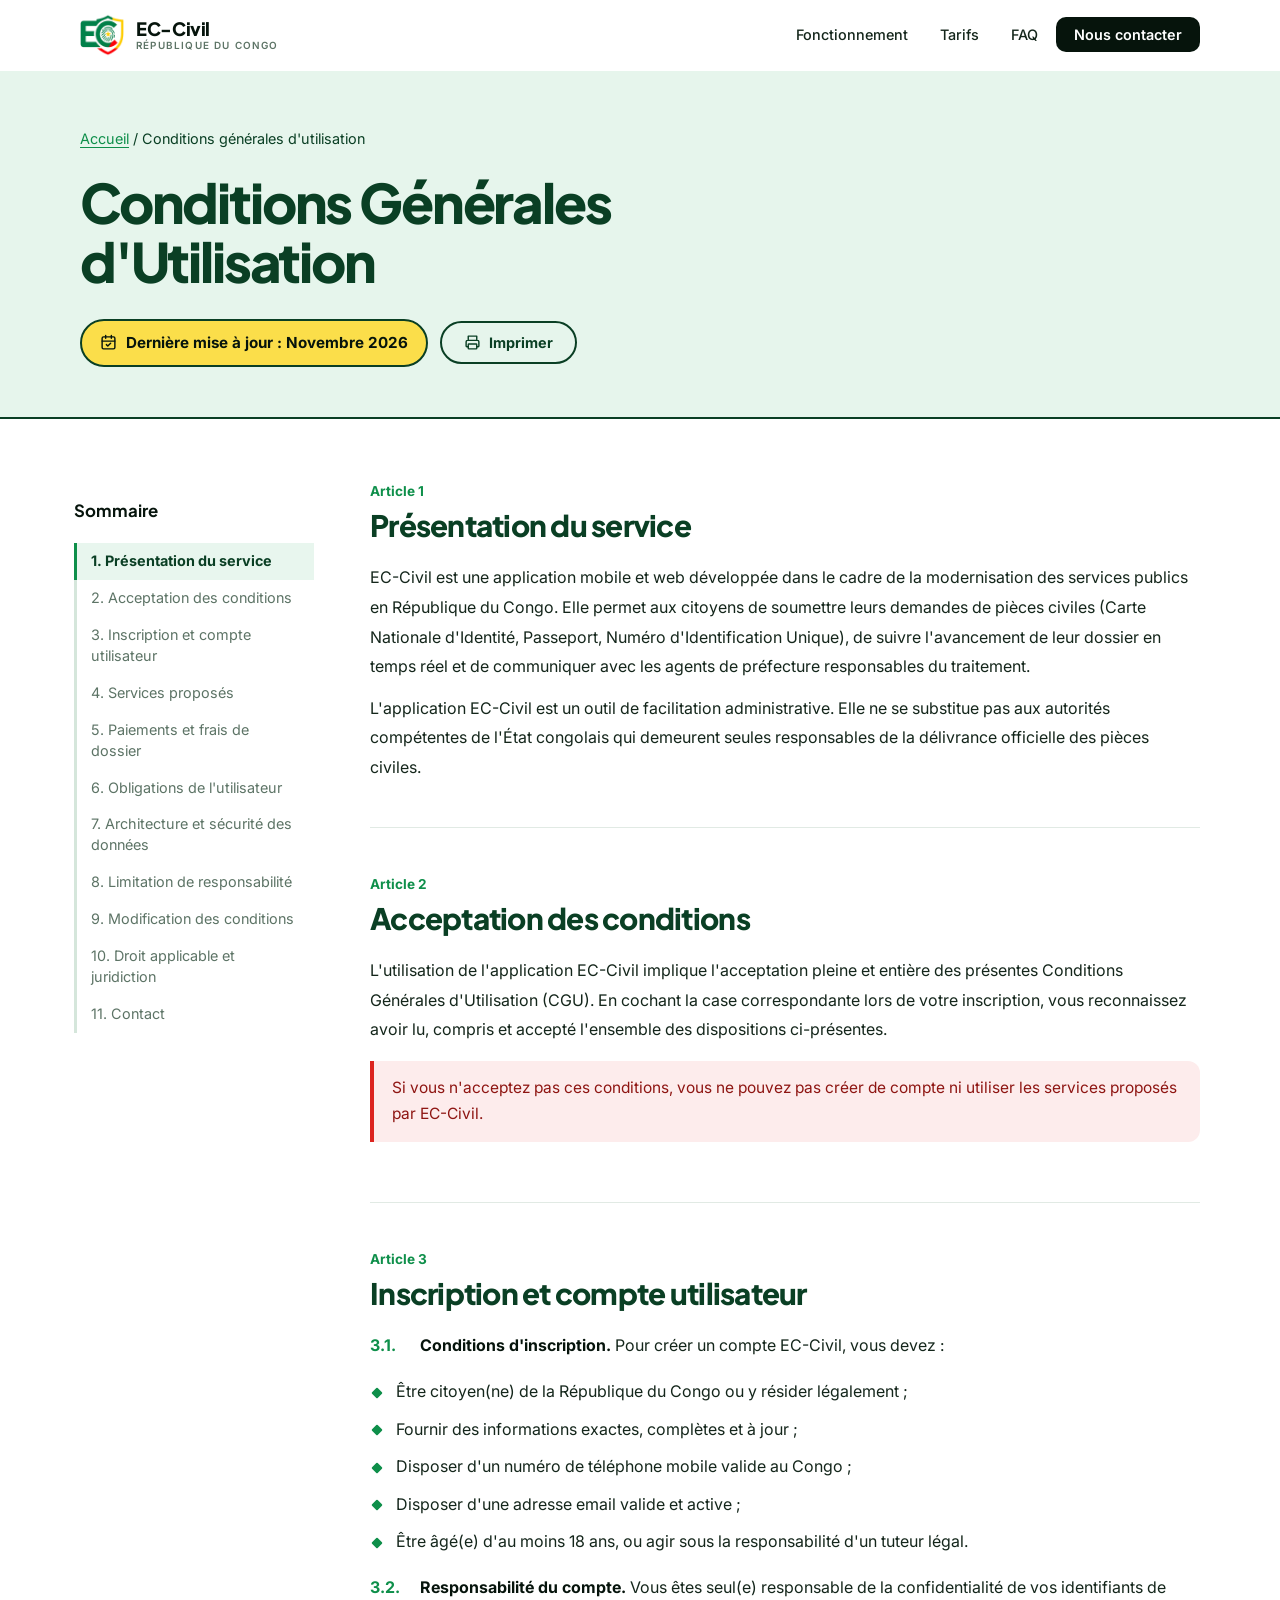
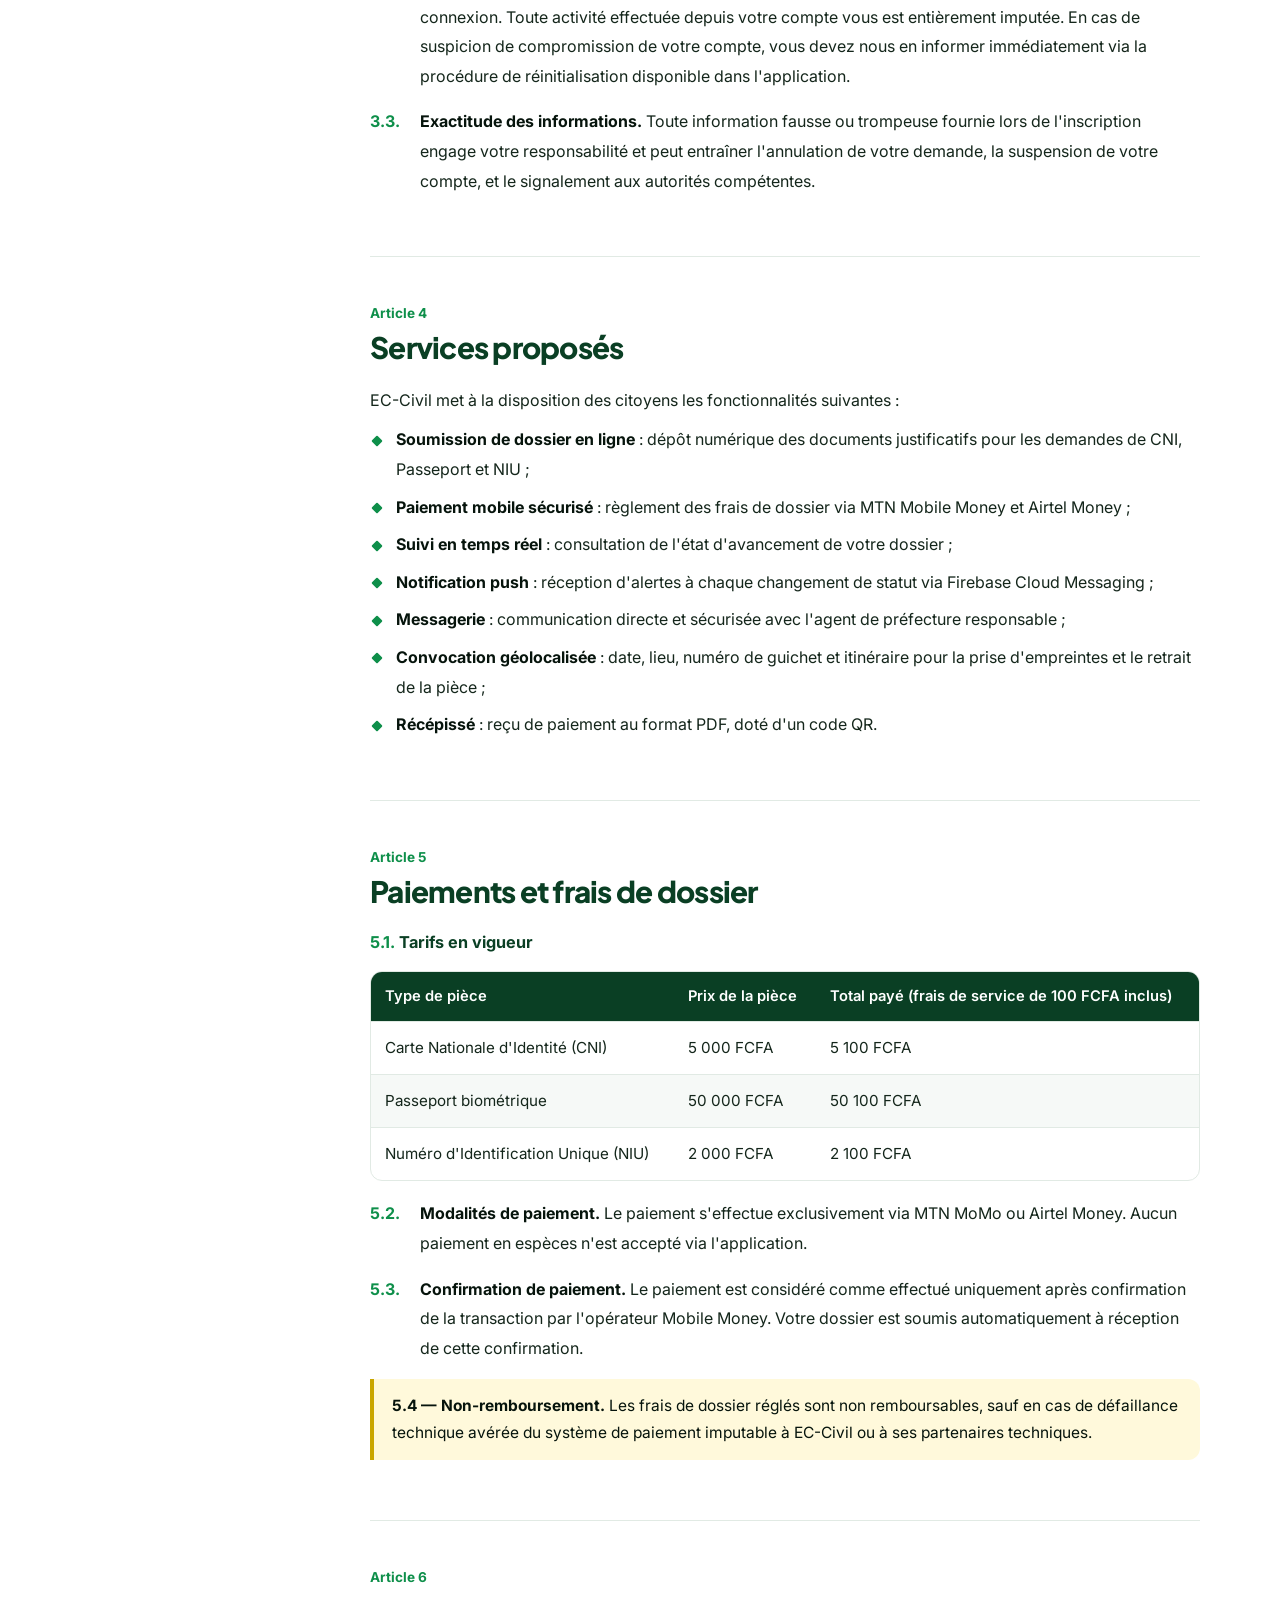
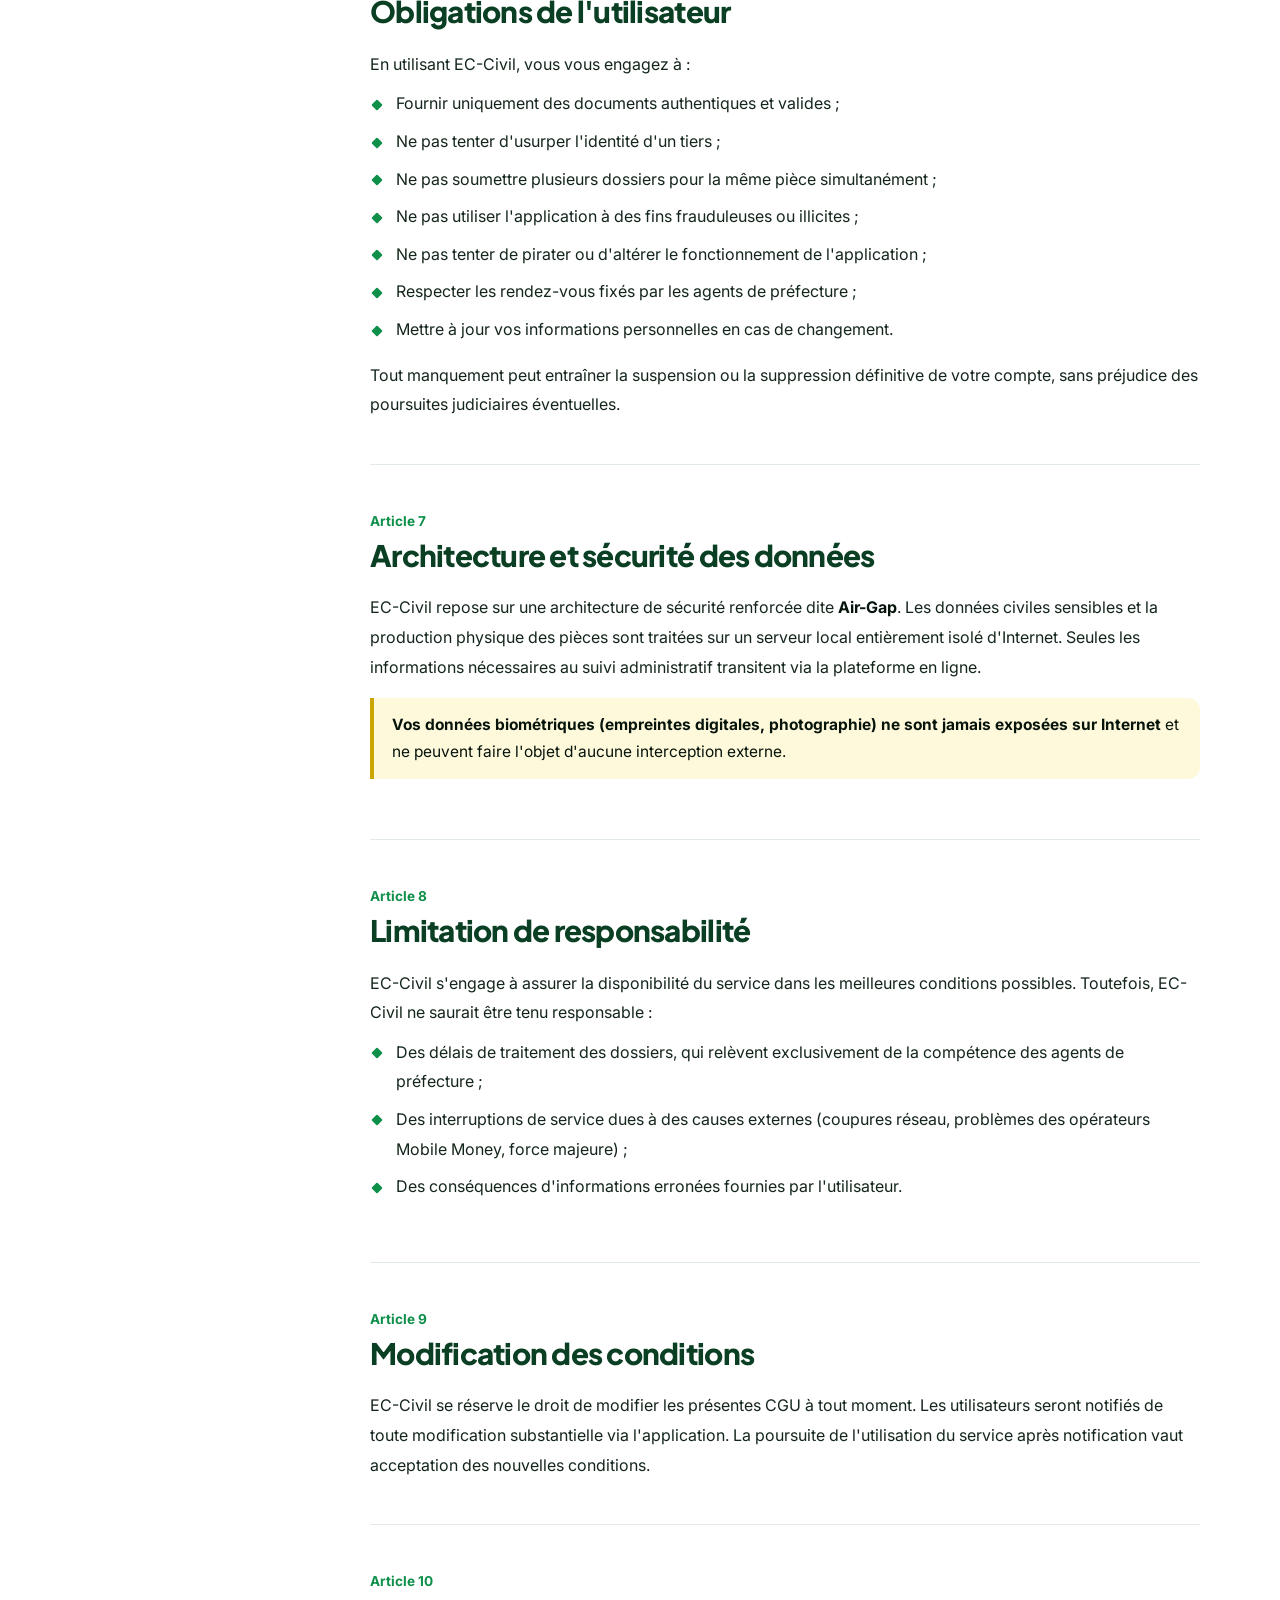
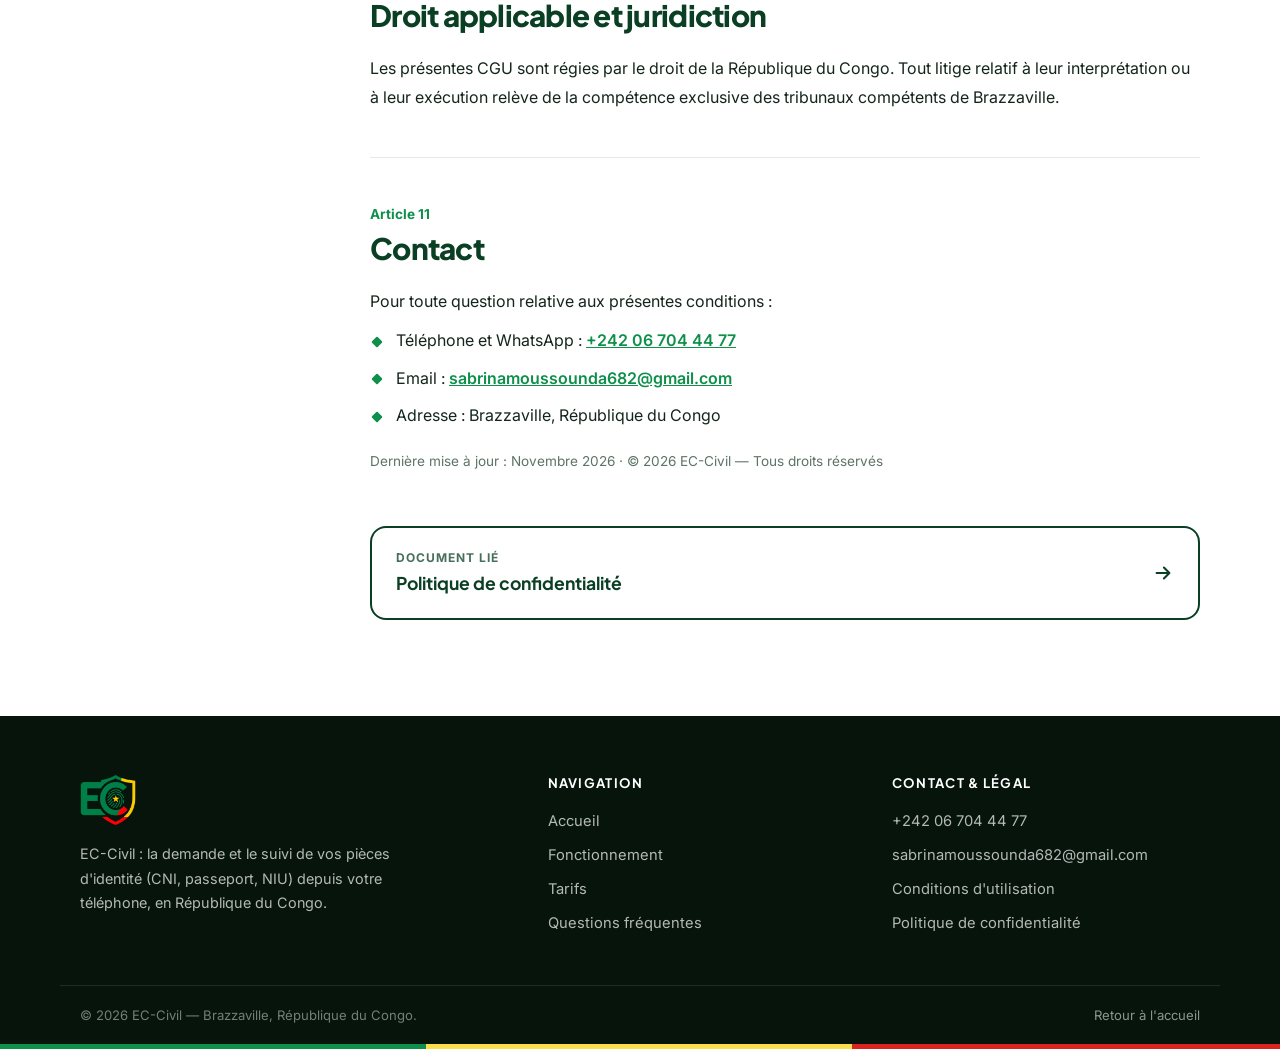
==== commit cfa52e28: "Pages légales : mise en page sommaire + articles numérotés En-tête clair avec fil d'Ariane, date de " ====
--- a/conditions.html
+++ b/conditions.html
@@ -4,7 +4,7 @@
 <meta charset="UTF-8">
 <meta name="viewport" content="width=device-width, initial-scale=1">
 <meta name="description" content="Conditions générales d'utilisation de l'application EC-Civil : services, compte, paiement, obligations et responsabilités. République du Congo.">
-<meta name="theme-color" content="#06140C">
+<meta name="theme-color" content="#FFFFFF">
 <title>Conditions générales d'utilisation — EC-Civil</title>
 <link rel="icon" type="image/png" href="assets/img/logo.png">
 <link rel="preconnect" href="https://fonts.googleapis.com">
@@ -39,166 +39,165 @@
 
 <!-- ═══ EN-TÊTE DU DOCUMENT ═══ -->
 <header class="doc-hero">
-  <div class="container doc-hero-inner">
-    <div>
-      <a href="index.html#legal" class="retour-lien">
-        <svg width="16" height="16" fill="none" stroke="currentColor" stroke-width="2.2" stroke-linecap="round" stroke-linejoin="round" viewBox="0 0 24 24"><path d="M19 12H5M11 18l-6-6 6-6"/></svg>
-        Retour à l'accueil
-      </a>
-      <p class="doc-hero-sur">Conditions générales</p>
-      <h1>Conditions d'utilisation</h1>
-      <p class="doc-hero-intro">Les règles qui encadrent l'utilisation de l'application EC-Civil : ce que nous proposons, ce que nous attendons de vous et les responsabilités de chacun.</p>
-      <div class="entete-meta">
-        <span>Mise à jour : novembre 2026</span>
-        <span>Version 2.0</span>
-        <span>Lecture : 5 min</span>
-      </div>
-    </div>
-    <div class="doc-hero-icone" aria-hidden="true"><svg fill="none" stroke="currentColor" stroke-width="1.7" stroke-linecap="round" stroke-linejoin="round" viewBox="0 0 24 24"><path d="M14 2H6a2 2 0 0 0-2 2v16a2 2 0 0 0 2 2h12a2 2 0 0 0 2-2V8z"/><path d="M14 2v6h6M8 13h8M8 17h5"/></svg></div>
+  <div class="container">
+    <p class="fil-ariane"><a href="index.html">Accueil</a> / Conditions générales d'utilisation</p>
+    <h1>Conditions Générales d'Utilisation</h1>
+    <div class="doc-hero-actions">
+      <span class="pastille-maj"><svg fill="none" stroke="currentColor" stroke-width="2" stroke-linecap="round" stroke-linejoin="round" viewBox="0 0 24 24"><rect x="3" y="4" width="18" height="17" rx="2"/><path d="M16 2v4M8 2v4M3 10h18M9 15l2 2 4-4"/></svg> Dernière mise à jour : Novembre 2026</span>
+      <button type="button" class="btn-imprimer" onclick="window.print()"><svg fill="none" stroke="currentColor" stroke-width="2" stroke-linecap="round" stroke-linejoin="round" viewBox="0 0 24 24"><path d="M6 9V3h12v6M6 18H4a1 1 0 0 1-1-1v-6a2 2 0 0 1 2-2h14a2 2 0 0 1 2 2v6a1 1 0 0 1-1 1h-2"/><rect x="6" y="14" width="12" height="7" rx="1"/></svg> Imprimer</button>
+    </div>
   </div>
 </header>
-<div class="tricolor"></div>
 
 <!-- ═══ CONTENU ═══ -->
-<main id="contenu" class="doc-lecture">
-  <div class="doc-colonne">
-
-    <div class="en-bref">
-      <p class="en-bref-titre">L'essentiel</p>
-      <ul>
-        <li><b>Un service d'aide</b> : EC-Civil facilite vos démarches, mais seules les autorités congolaises délivrent les pièces.</li>
-        <li><b>Un compte personnel</b> : informations exactes, e-mail confirmé, mot de passe gardé secret.</li>
-        <li><b>Un paiement unique</b> : prix de la pièce + 100 FCFA, par MTN MoMo ou Airtel Money, non remboursable.</li>
-        <li><b>Droit congolais</b> : les tribunaux de Brazzaville sont compétents en cas de litige.</li>
-      </ul>
-    </div>
-
-    <div class="doc-article">
-        <span class="doc-article-num">Article 1</span>
-        <h3>Présentation du service</h3>
-        <p>EC-Civil est une application mobile et web développée dans le cadre de la modernisation des services publics en République du Congo. Elle permet aux citoyens de soumettre leurs demandes de pièces civiles (Carte Nationale d'Identité, Passeport, Numéro d'Identification Unique), de suivre l'avancement de leur dossier en temps réel et de communiquer avec les agents de préfecture responsables du traitement.</p>
-        <p>L'application EC-Civil est un outil de facilitation administrative. Elle ne se substitue pas aux autorités compétentes de l'État congolais qui demeurent seules responsables de la délivrance officielle des pièces civiles.</p>
-      </div>
-
-      <div class="doc-article">
-        <span class="doc-article-num">Article 2</span>
-        <h3>Acceptation des conditions</h3>
-        <p>L'utilisation de l'application EC-Civil implique l'acceptation pleine et entière des présentes Conditions Générales d'Utilisation (CGU). En cochant la case correspondante lors de votre inscription, vous reconnaissez avoir lu, compris et accepté l'ensemble des dispositions ci-présentes.</p>
-        <div class="doc-alert">
-          Si vous n'acceptez pas ces conditions, vous ne pouvez pas créer de compte ni utiliser les services proposés par EC-Civil.
-        </div>
-      </div>
-
-      <div class="doc-article">
-        <span class="doc-article-num">Article 3</span>
-        <h3>Inscription et compte utilisateur</h3>
-        <p><strong>3.1 — Conditions d'inscription.</strong> Pour créer un compte EC-Civil, vous devez :</p>
-        <ul>
-          <li>Être citoyen(ne) de la République du Congo ou y résider légalement ;</li>
-          <li>Fournir des informations exactes, complètes et à jour ;</li>
-          <li>Disposer d'un numéro de téléphone mobile valide au Congo ;</li>
-          <li>Disposer d'une adresse email valide et active ;</li>
-          <li>Être âgé(e) d'au moins 18 ans, ou agir sous la responsabilité d'un tuteur légal.</li>
-        </ul>
-        <p style="margin-top:14px;"><strong>3.2 — Responsabilité du compte.</strong> Vous êtes seul(e) responsable de la confidentialité de vos identifiants de connexion. Toute activité effectuée depuis votre compte vous est entièrement imputée. En cas de suspicion de compromission de votre compte, vous devez nous en informer immédiatement via la procédure de réinitialisation disponible dans l'application.</p>
-        <p style="margin-top:10px;"><strong>3.3 — Exactitude des informations.</strong> Toute information fausse ou trompeuse fournie lors de l'inscription engage votre responsabilité et peut entraîner l'annulation de votre demande, la suspension de votre compte, et le signalement aux autorités compétentes.</p>
-      </div>
-
-      <div class="doc-article">
-        <span class="doc-article-num">Article 4</span>
-        <h3>Services proposés</h3>
-        <p>EC-Civil met à la disposition des citoyens les fonctionnalités suivantes :</p>
-        <ul>
-          <li><strong>Soumission de dossier en ligne</strong> : dépôt numérique des documents justificatifs pour les demandes de CNI, Passeport et NIU ;</li>
-          <li><strong>Paiement mobile sécurisé</strong> : règlement des frais de dossier via MTN Mobile Money et Airtel Money ;</li>
-          <li><strong>Suivi en temps réel</strong> : consultation de l'état d'avancement de votre dossier ;</li>
-          <li><strong>Notification push</strong> : réception d'alertes à chaque changement de statut via Firebase Cloud Messaging ;</li>
-          <li><strong>Messagerie</strong> : communication directe et sécurisée avec l'agent de préfecture responsable ;</li>
-          <li><strong>Convocation géolocalisée</strong> : date, lieu, numéro de guichet et itinéraire pour la prise d'empreintes et le retrait de la pièce ;</li>
-          <li><strong>Récépissé</strong> : reçu de paiement au format PDF, doté d'un code QR.</li>
-        </ul>
-      </div>
-
-      <div class="doc-article">
-        <span class="doc-article-num">Article 5</span>
-        <h3>Paiements et frais de dossier</h3>
-        <p><strong>5.1 — Tarifs en vigueur.</strong></p>
-        <table class="tarif-table">
-          <thead>
-            <tr><th>Type de pièce</th><th>Prix de la pièce</th><th>Total payé (frais de service de 100 FCFA inclus)</th></tr>
-          </thead>
-          <tbody>
-            <tr><td>Carte Nationale d'Identité (CNI)</td><td>5 000 FCFA</td><td>5 100 FCFA</td></tr>
-            <tr><td>Passeport biométrique</td><td>50 000 FCFA</td><td>50 100 FCFA</td></tr>
-            <tr><td>Numéro d'Identification Unique (NIU)</td><td>2 000 FCFA</td><td>2 100 FCFA</td></tr>
-          </tbody>
-        </table>
-        <p><strong>5.2 — Modalités de paiement.</strong> Le paiement s'effectue exclusivement via MTN MoMo ou Airtel Money. Aucun paiement en espèces n'est accepté via l'application.</p>
-        <p style="margin-top:10px;"><strong>5.3 — Confirmation de paiement.</strong> Le paiement est considéré comme effectué uniquement après confirmation de la transaction par l'opérateur Mobile Money. Votre dossier est soumis automatiquement à réception de cette confirmation.</p>
-        <div class="doc-highlight">
-          <strong>5.4 — Non-remboursement.</strong> Les frais de dossier réglés sont non remboursables, sauf en cas de défaillance technique avérée du système de paiement imputable à EC-Civil ou à ses partenaires techniques.
-        </div>
-      </div>
-
-      <div class="doc-article">
-        <span class="doc-article-num">Article 6</span>
-        <h3>Obligations de l'utilisateur</h3>
-        <p>En utilisant EC-Civil, vous vous engagez à :</p>
-        <ul>
-          <li>Fournir uniquement des documents authentiques et valides ;</li>
-          <li>Ne pas tenter d'usurper l'identité d'un tiers ;</li>
-          <li>Ne pas soumettre plusieurs dossiers pour la même pièce simultanément ;</li>
-          <li>Ne pas utiliser l'application à des fins frauduleuses ou illicites ;</li>
-          <li>Ne pas tenter de pirater ou d'altérer le fonctionnement de l'application ;</li>
-          <li>Respecter les rendez-vous fixés par les agents de préfecture ;</li>
-          <li>Mettre à jour vos informations personnelles en cas de changement.</li>
-        </ul>
-        <p style="margin-top:12px;">Tout manquement peut entraîner la suspension ou la suppression définitive de votre compte, sans préjudice des poursuites judiciaires éventuelles.</p>
-      </div>
-
-      <div class="doc-article">
-        <span class="doc-article-num">Article 7</span>
-        <h3>Architecture et sécurité des données</h3>
-        <p>EC-Civil repose sur une architecture de sécurité renforcée dite <strong>Air-Gap</strong>. Les données civiles sensibles et la production physique des pièces sont traitées sur un serveur local entièrement isolé d'Internet. Seules les informations nécessaires au suivi administratif transitent via la plateforme en ligne.</p>
-        <div class="doc-highlight">
-          <strong>Vos données biométriques (empreintes digitales, photographie) ne sont jamais exposées sur Internet</strong> et ne peuvent faire l'objet d'aucune interception externe.
-        </div>
-      </div>
-
-      <div class="doc-article">
-        <span class="doc-article-num">Article 8</span>
-        <h3>Limitation de responsabilité</h3>
-        <p>EC-Civil s'engage à assurer la disponibilité du service dans les meilleures conditions possibles. Toutefois, EC-Civil ne saurait être tenu responsable :</p>
-        <ul>
-          <li>Des délais de traitement des dossiers, qui relèvent exclusivement de la compétence des agents de préfecture ;</li>
-          <li>Des interruptions de service dues à des causes externes (coupures réseau, problèmes des opérateurs Mobile Money, force majeure) ;</li>
-          <li>Des conséquences d'informations erronées fournies par l'utilisateur.</li>
-        </ul>
-      </div>
-
-      <div class="doc-article">
-        <span class="doc-article-num">Article 9</span>
-        <h3>Modification des conditions</h3>
-        <p>EC-Civil se réserve le droit de modifier les présentes CGU à tout moment. Les utilisateurs seront notifiés de toute modification substantielle via l'application. La poursuite de l'utilisation du service après notification vaut acceptation des nouvelles conditions.</p>
-      </div>
-
-      <div class="doc-article">
-        <span class="doc-article-num">Article 10</span>
-        <h3>Droit applicable et juridiction</h3>
-        <p>Les présentes CGU sont régies par le droit de la République du Congo. Tout litige relatif à leur interprétation ou à leur exécution relève de la compétence exclusive des tribunaux compétents de Brazzaville.</p>
-      </div>
-
-      <div class="doc-article">
-        <span class="doc-article-num">Article 11</span>
-        <h3>Contact</h3>
-        <p>Pour toute question relative aux présentes conditions :</p>
-        <ul>
-          <li>Téléphone et WhatsApp : <a href="tel:+242067044477" style="color:var(--vert);">+242 06 704 44 77</a></li>
-          <li>Email : <a href="mailto:sabrinamoussounda682@gmail.com" style="color:var(--vert);">sabrinamoussounda682@gmail.com</a></li>
-          <li>Adresse : Brazzaville, République du Congo</li>
-        </ul>
-        <p style="margin-top:14px; font-size:0.82rem; color:var(--muted);">Dernière mise à jour : Novembre 2026 · © 2026 EC-Civil — Tous droits réservés</p>
-      </div>
+<main id="contenu" class="doc-corps">
+  <aside class="sommaire" id="sommaire" aria-label="Sommaire">
+    <button type="button" class="sommaire-bouton" aria-expanded="false" aria-controls="sommaireListe">Sommaire <svg fill="none" stroke="currentColor" stroke-width="2.2" stroke-linecap="round" stroke-linejoin="round" viewBox="0 0 24 24"><path d="m6 9 6 6 6-6"/></svg></button>
+    <p class="sommaire-titre">Sommaire</p>
+    <nav>
+      <ol id="sommaireListe">
+        <li><a href="#art-1">1. Présentation du service</a></li>
+        <li><a href="#art-2">2. Acceptation des conditions</a></li>
+        <li><a href="#art-3">3. Inscription et compte utilisateur</a></li>
+        <li><a href="#art-4">4. Services proposés</a></li>
+        <li><a href="#art-5">5. Paiements et frais de dossier</a></li>
+        <li><a href="#art-6">6. Obligations de l'utilisateur</a></li>
+        <li><a href="#art-7">7. Architecture et sécurité des données</a></li>
+        <li><a href="#art-8">8. Limitation de responsabilité</a></li>
+        <li><a href="#art-9">9. Modification des conditions</a></li>
+        <li><a href="#art-10">10. Droit applicable et juridiction</a></li>
+        <li><a href="#art-11">11. Contact</a></li>
+      </ol>
+    </nav>
+  </aside>
+
+  <div class="doc-texte">
+    <section class="article" id="art-1">
+      <p class="article-label">Article 1</p>
+      <h2>Présentation du service</h2>
+      <p>EC-Civil est une application mobile et web développée dans le cadre de la modernisation des services publics en République du Congo. Elle permet aux citoyens de soumettre leurs demandes de pièces civiles (Carte Nationale d'Identité, Passeport, Numéro d'Identification Unique), de suivre l'avancement de leur dossier en temps réel et de communiquer avec les agents de préfecture responsables du traitement.</p>
+      <p>L'application EC-Civil est un outil de facilitation administrative. Elle ne se substitue pas aux autorités compétentes de l'État congolais qui demeurent seules responsables de la délivrance officielle des pièces civiles.</p>
+    </section>
+
+    <section class="article" id="art-2">
+      <p class="article-label">Article 2</p>
+      <h2>Acceptation des conditions</h2>
+      <p>L'utilisation de l'application EC-Civil implique l'acceptation pleine et entière des présentes Conditions Générales d'Utilisation (CGU). En cochant la case correspondante lors de votre inscription, vous reconnaissez avoir lu, compris et accepté l'ensemble des dispositions ci-présentes.</p>
+      <div class="doc-alert">
+        Si vous n'acceptez pas ces conditions, vous ne pouvez pas créer de compte ni utiliser les services proposés par EC-Civil.
+      </div>
+    </section>
+
+    <section class="article" id="art-3">
+      <p class="article-label">Article 3</p>
+      <h2>Inscription et compte utilisateur</h2>
+      <p class="clause"><span class="clause-num">3.1.</span><span><strong>Conditions d'inscription.</strong> Pour créer un compte EC-Civil, vous devez :</span></p>
+      <ul>
+        <li>Être citoyen(ne) de la République du Congo ou y résider légalement ;</li>
+        <li>Fournir des informations exactes, complètes et à jour ;</li>
+        <li>Disposer d'un numéro de téléphone mobile valide au Congo ;</li>
+        <li>Disposer d'une adresse email valide et active ;</li>
+        <li>Être âgé(e) d'au moins 18 ans, ou agir sous la responsabilité d'un tuteur légal.</li>
+      </ul>
+      <p class="clause"><span class="clause-num">3.2.</span><span><strong>Responsabilité du compte.</strong> Vous êtes seul(e) responsable de la confidentialité de vos identifiants de connexion. Toute activité effectuée depuis votre compte vous est entièrement imputée. En cas de suspicion de compromission de votre compte, vous devez nous en informer immédiatement via la procédure de réinitialisation disponible dans l'application.</span></p>
+      <p class="clause"><span class="clause-num">3.3.</span><span><strong>Exactitude des informations.</strong> Toute information fausse ou trompeuse fournie lors de l'inscription engage votre responsabilité et peut entraîner l'annulation de votre demande, la suspension de votre compte, et le signalement aux autorités compétentes.</span></p>
+    </section>
+
+    <section class="article" id="art-4">
+      <p class="article-label">Article 4</p>
+      <h2>Services proposés</h2>
+      <p>EC-Civil met à la disposition des citoyens les fonctionnalités suivantes :</p>
+      <ul>
+        <li><strong>Soumission de dossier en ligne</strong> : dépôt numérique des documents justificatifs pour les demandes de CNI, Passeport et NIU ;</li>
+        <li><strong>Paiement mobile sécurisé</strong> : règlement des frais de dossier via MTN Mobile Money et Airtel Money ;</li>
+        <li><strong>Suivi en temps réel</strong> : consultation de l'état d'avancement de votre dossier ;</li>
+        <li><strong>Notification push</strong> : réception d'alertes à chaque changement de statut via Firebase Cloud Messaging ;</li>
+        <li><strong>Messagerie</strong> : communication directe et sécurisée avec l'agent de préfecture responsable ;</li>
+        <li><strong>Convocation géolocalisée</strong> : date, lieu, numéro de guichet et itinéraire pour la prise d'empreintes et le retrait de la pièce ;</li>
+        <li><strong>Récépissé</strong> : reçu de paiement au format PDF, doté d'un code QR.</li>
+      </ul>
+    </section>
+
+    <section class="article" id="art-5">
+      <p class="article-label">Article 5</p>
+      <h2>Paiements et frais de dossier</h2>
+      <h3 class="sous-titre"><span>5.1.</span> Tarifs en vigueur</h3>
+      <table class="tarif-table">
+        <thead>
+          <tr><th>Type de pièce</th><th>Prix de la pièce</th><th>Total payé (frais de service de 100 FCFA inclus)</th></tr>
+        </thead>
+        <tbody>
+          <tr><td>Carte Nationale d'Identité (CNI)</td><td>5 000 FCFA</td><td>5 100 FCFA</td></tr>
+          <tr><td>Passeport biométrique</td><td>50 000 FCFA</td><td>50 100 FCFA</td></tr>
+          <tr><td>Numéro d'Identification Unique (NIU)</td><td>2 000 FCFA</td><td>2 100 FCFA</td></tr>
+        </tbody>
+      </table>
+      <p class="clause"><span class="clause-num">5.2.</span><span><strong>Modalités de paiement.</strong> Le paiement s'effectue exclusivement via MTN MoMo ou Airtel Money. Aucun paiement en espèces n'est accepté via l'application.</span></p>
+      <p class="clause"><span class="clause-num">5.3.</span><span><strong>Confirmation de paiement.</strong> Le paiement est considéré comme effectué uniquement après confirmation de la transaction par l'opérateur Mobile Money. Votre dossier est soumis automatiquement à réception de cette confirmation.</span></p>
+      <div class="doc-highlight">
+        <strong>5.4 — Non-remboursement.</strong> Les frais de dossier réglés sont non remboursables, sauf en cas de défaillance technique avérée du système de paiement imputable à EC-Civil ou à ses partenaires techniques.
+      </div>
+    </section>
+
+    <section class="article" id="art-6">
+      <p class="article-label">Article 6</p>
+      <h2>Obligations de l'utilisateur</h2>
+      <p>En utilisant EC-Civil, vous vous engagez à :</p>
+      <ul>
+        <li>Fournir uniquement des documents authentiques et valides ;</li>
+        <li>Ne pas tenter d'usurper l'identité d'un tiers ;</li>
+        <li>Ne pas soumettre plusieurs dossiers pour la même pièce simultanément ;</li>
+        <li>Ne pas utiliser l'application à des fins frauduleuses ou illicites ;</li>
+        <li>Ne pas tenter de pirater ou d'altérer le fonctionnement de l'application ;</li>
+        <li>Respecter les rendez-vous fixés par les agents de préfecture ;</li>
+        <li>Mettre à jour vos informations personnelles en cas de changement.</li>
+      </ul>
+      <p>Tout manquement peut entraîner la suspension ou la suppression définitive de votre compte, sans préjudice des poursuites judiciaires éventuelles.</p>
+    </section>
+
+    <section class="article" id="art-7">
+      <p class="article-label">Article 7</p>
+      <h2>Architecture et sécurité des données</h2>
+      <p>EC-Civil repose sur une architecture de sécurité renforcée dite <strong>Air-Gap</strong>. Les données civiles sensibles et la production physique des pièces sont traitées sur un serveur local entièrement isolé d'Internet. Seules les informations nécessaires au suivi administratif transitent via la plateforme en ligne.</p>
+      <div class="doc-highlight">
+        <strong>Vos données biométriques (empreintes digitales, photographie) ne sont jamais exposées sur Internet</strong> et ne peuvent faire l'objet d'aucune interception externe.
+      </div>
+    </section>
+
+    <section class="article" id="art-8">
+      <p class="article-label">Article 8</p>
+      <h2>Limitation de responsabilité</h2>
+      <p>EC-Civil s'engage à assurer la disponibilité du service dans les meilleures conditions possibles. Toutefois, EC-Civil ne saurait être tenu responsable :</p>
+      <ul>
+        <li>Des délais de traitement des dossiers, qui relèvent exclusivement de la compétence des agents de préfecture ;</li>
+        <li>Des interruptions de service dues à des causes externes (coupures réseau, problèmes des opérateurs Mobile Money, force majeure) ;</li>
+        <li>Des conséquences d'informations erronées fournies par l'utilisateur.</li>
+      </ul>
+    </section>
+
+    <section class="article" id="art-9">
+      <p class="article-label">Article 9</p>
+      <h2>Modification des conditions</h2>
+      <p>EC-Civil se réserve le droit de modifier les présentes CGU à tout moment. Les utilisateurs seront notifiés de toute modification substantielle via l'application. La poursuite de l'utilisation du service après notification vaut acceptation des nouvelles conditions.</p>
+    </section>
+
+    <section class="article" id="art-10">
+      <p class="article-label">Article 10</p>
+      <h2>Droit applicable et juridiction</h2>
+      <p>Les présentes CGU sont régies par le droit de la République du Congo. Tout litige relatif à leur interprétation ou à leur exécution relève de la compétence exclusive des tribunaux compétents de Brazzaville.</p>
+    </section>
+
+    <section class="article" id="art-11">
+      <p class="article-label">Article 11</p>
+      <h2>Contact</h2>
+      <p>Pour toute question relative aux présentes conditions :</p>
+      <ul>
+        <li>Téléphone et WhatsApp : <a href="tel:+242067044477">+242 06 704 44 77</a></li>
+        <li>Email : <a href="mailto:sabrinamoussounda682@gmail.com">sabrinamoussounda682@gmail.com</a></li>
+        <li>Adresse : Brazzaville, République du Congo</li>
+      </ul>
+      <p class="doc-maj">Dernière mise à jour : Novembre 2026 · © 2026 EC-Civil — Tous droits réservés</p>
+    </section>
 
     <a class="doc-suivant" href="confidentialite.html">
       <span>
--- a/assets/css/style.css
+++ b/assets/css/style.css
@@ -275,73 +275,94 @@
 @media (prefers-reduced-motion:reduce){.apparait{opacity:1;transform:none;transition:none}.notif-flottante,.badge-point{animation:none}}
 
 /* ── Pages « Conditions » et « Confidentialité » ──────
-   Deux espaces distincts : vert pour les conditions,
-   bleu nuit et or pour la protection des données.      */
-.page-doc{--accent:var(--vert);--accent-clair:var(--vert-clair);--accent-bord:#CDEBD8;background:var(--fond)}
-.page-doc.doc-conf{--accent:#1D4E9E;--accent-clair:#EAF1FC;--accent-bord:#CBDAF3}
-.doc-hero{position:relative;overflow:hidden;color:#fff;padding:52px 0 64px}
-.doc-cgu .doc-hero{background:linear-gradient(135deg,#0B5E33 0%,#0A3F24 55%,#06140C 100%)}
-.doc-conf .doc-hero{background:linear-gradient(135deg,#123A78 0%,#0B2349 55%,#060F22 100%)}
-.doc-hero::before{content:'';position:absolute;inset:0;background:radial-gradient(520px 340px at 88% 20%,rgba(251,222,74,.16),transparent 60%);pointer-events:none}
-.doc-hero-inner{position:relative;display:grid;grid-template-columns:1fr auto;gap:40px;align-items:center}
-.retour-lien{display:flex;width:max-content;align-items:center;gap:8px;color:rgba(255,255,255,.8);text-decoration:none;font-size:.88rem;font-weight:600;margin-bottom:26px;padding:7px 14px 7px 10px;border-radius:12px;background:rgba(255,255,255,.08);border:1px solid rgba(255,255,255,.16);transition:background .2s}
-.retour-lien:hover{background:rgba(255,255,255,.16);color:#fff}
-.doc-hero-sur{font-size:.78rem;font-weight:700;letter-spacing:.14em;text-transform:uppercase;color:var(--or);margin-bottom:10px}
-.doc-hero h1{font-family:var(--titre);font-size:clamp(2rem,4.6vw,3.2rem);font-weight:800;letter-spacing:-.035em;line-height:1.08;margin-bottom:14px}
-.doc-hero-intro{font-size:1.04rem;color:rgba(255,255,255,.78);max-width:600px}
-.entete-meta{display:flex;flex-wrap:wrap;gap:10px;margin-top:24px}
-.entete-meta span{font-size:.82rem;color:rgba(255,255,255,.85);background:rgba(255,255,255,.08);border:1px solid rgba(255,255,255,.16);padding:6px 13px;border-radius:100px}
-.doc-hero-icone{width:150px;height:150px;border-radius:40px;display:grid;place-items:center;background:rgba(255,255,255,.08);border:1px solid rgba(255,255,255,.16);color:var(--or);box-shadow:0 30px 60px rgba(0,0,0,.25)}
-.doc-hero-icone svg{width:72px;height:72px}
-
-.doc-lecture{padding:48px 20px 88px}
-.doc-colonne{max-width:820px;margin:0 auto;display:grid;gap:16px}
-.en-bref{background:#fff;border:1px solid var(--accent-bord);border-radius:var(--r-lg);padding:22px 24px;box-shadow:var(--ombre);position:relative;overflow:hidden;margin-top:-80px}
-.en-bref::before{content:'';position:absolute;left:0;top:0;bottom:0;width:5px;background:var(--accent)}
-.en-bref-titre{font-family:var(--titre);font-weight:800;color:var(--accent);text-transform:uppercase;letter-spacing:.12em;font-size:.78rem;margin-bottom:12px}
-.en-bref ul{list-style:none;display:grid;grid-template-columns:1fr 1fr;gap:12px 24px}
-.en-bref li{font-size:.92rem;color:var(--texte);padding-left:28px;position:relative;line-height:1.55}
-.en-bref li::before{content:'';position:absolute;left:0;top:3px;width:18px;height:18px;border-radius:50%;background:var(--accent) url("data:image/svg+xml,%3Csvg xmlns='http://www.w3.org/2000/svg' viewBox='0 0 24 24' fill='none' stroke='white' stroke-width='3.5' stroke-linecap='round' stroke-linejoin='round'%3E%3Cpath d='M20 6 9 17l-5-5'/%3E%3C/svg%3E") center/11px no-repeat}
-.en-bref b{color:var(--encre)}
-
-/* Chaque article est une carte, numérotée */
-.doc-article{background:#fff;border:1px solid var(--bord);border-radius:var(--r-lg);padding:26px 28px;box-shadow:var(--ombre)}
-.doc-article-num{display:inline-flex;align-items:center;font-size:.72rem;font-weight:800;letter-spacing:.1em;text-transform:uppercase;color:var(--accent);background:var(--accent-clair);padding:5px 11px;border-radius:100px;margin-bottom:10px}
-.doc-article h3{font-family:var(--titre);font-size:1.22rem;font-weight:800;color:var(--encre);margin-bottom:12px;line-height:1.3;letter-spacing:-.01em}
-.doc-article p,.doc-article li{font-size:.97rem;color:var(--texte);line-height:1.8}
-.doc-article p+p{margin-top:10px}
-.doc-article ul{list-style:none;margin:10px 0}
-.doc-article ul li{padding-left:22px;position:relative;margin-bottom:6px}
-.doc-article ul li::before{content:'';position:absolute;left:4px;top:11px;width:7px;height:7px;border-radius:50%;background:var(--accent)}
-.doc-article a{color:var(--accent);font-weight:600}
-.doc-highlight{background:var(--or-clair);border-left:4px solid var(--or-fonce);border-radius:0 12px 12px 0;padding:14px 18px;margin:14px 0;font-size:.94rem;color:var(--encre)}
-.doc-highlight strong{color:var(--encre)}
-.doc-alert{background:var(--rouge-clair);border-left:4px solid var(--rouge);border-radius:0 12px 12px 0;padding:14px 18px;margin:14px 0;font-size:.94rem;color:#8E1512}
-.tarif-table{width:100%;border-collapse:separate;border-spacing:0;margin:14px 0;font-size:.92rem;border:1px solid var(--bord);border-radius:14px;overflow:hidden}
-.tarif-table th{background:var(--accent);color:#fff;text-align:left;padding:12px 14px;font-weight:600}
-.tarif-table td{padding:12px 14px;border-top:1px solid var(--bord)}
+   En-tête clair, sommaire latéral, articles numérotés.
+   Vert pour les conditions, bleu pour la confidentialité. */
+.page-doc{--accent:var(--vert);--accent-fonce:#0A3F24;--accent-clair:var(--vert-clair);--accent-teinte:#E6F5EC;--accent-trait:#D5E6DB;background:#fff}
+.page-doc.doc-conf{--accent:#1D4E9E;--accent-fonce:#0B2349;--accent-clair:#EAF1FC;--accent-teinte:#E8F0FB;--accent-trait:#D3DFF2}
+.doc-hero{background:var(--accent-teinte);border-bottom:2px solid var(--accent-fonce);padding:56px 0 50px}
+.fil-ariane{font-size:.9rem;color:var(--accent-fonce);margin-bottom:22px}
+.fil-ariane a{color:var(--accent);text-decoration:underline;text-underline-offset:3px}
+.fil-ariane a:hover{color:var(--accent-fonce)}
+.doc-hero h1{font-family:var(--titre);font-size:clamp(2rem,5vw,3.4rem);font-weight:800;color:var(--accent-fonce);letter-spacing:-.04em;line-height:1.08;max-width:640px;margin-bottom:28px}
+.doc-hero-actions{display:flex;flex-wrap:wrap;gap:12px;align-items:center}
+.pastille-maj{display:inline-flex;align-items:center;gap:9px;background:var(--or);color:var(--encre);border:2px solid var(--accent-fonce);border-radius:100px;padding:9px 18px;font-weight:700;font-size:.95rem}
+.pastille-maj svg,.btn-imprimer svg{width:17px;height:17px;flex-shrink:0}
+.btn-imprimer{display:inline-flex;align-items:center;gap:8px;background:transparent;color:var(--accent-fonce);border:2px solid var(--accent-fonce);border-radius:100px;padding:11px 22px;font:700 .9rem var(--corps,inherit);cursor:pointer;transition:background .2s,color .2s}
+.btn-imprimer:hover{background:var(--accent-fonce);color:#fff}
+
+.doc-corps{max-width:1180px;margin:0 auto;padding:60px 24px 96px;display:grid;grid-template-columns:240px minmax(0,1fr);gap:56px;align-items:start}
+
+/* Sommaire */
+.sommaire{position:sticky;top:96px;max-height:calc(100vh - 120px);overflow-y:auto}
+.sommaire-titre{font-family:var(--titre);font-size:1.05rem;font-weight:700;color:var(--encre);margin:18px 0 18px}
+.sommaire-bouton{display:none}
+.sommaire ol{list-style:none;margin:0;padding:0}
+.sommaire li a{display:block;padding:8px 14px;border-left:3px solid var(--accent-trait);color:var(--muted);text-decoration:none;font-size:.9rem;line-height:1.45;transition:background .15s,color .15s,border-color .15s}
+.sommaire li a:hover{color:var(--accent-fonce);background:var(--fond)}
+.sommaire li a.actif{border-left-color:var(--accent);background:var(--accent-clair);color:var(--accent-fonce);font-weight:700}
+
+/* Articles */
+.doc-texte{max-width:830px}
+.doc-preambule{font-size:1.02rem;color:var(--texte);line-height:1.85;padding-bottom:40px;margin-bottom:40px;border-bottom:1px solid var(--bord)}
+.article{scroll-margin-top:96px;padding:0 0 44px;margin-bottom:44px;border-bottom:1px solid var(--bord)}
+.article:last-of-type{border-bottom:none;margin-bottom:0}
+.article .article-label{font-size:.85rem;font-weight:700;color:var(--accent);margin-bottom:4px}
+.article h2{font-family:var(--titre);font-size:clamp(1.45rem,2.6vw,1.85rem);font-weight:800;color:var(--accent-fonce);letter-spacing:-.025em;line-height:1.2;margin-bottom:20px}
+.article p,.article li,.article td{font-size:1rem;color:var(--texte);line-height:1.85}
+.article p+p{margin-top:12px}
+.article a{color:var(--accent);font-weight:600}
+.article strong{color:var(--encre)}
+
+/* Clauses numérotées « 3.1. » */
+.clause{display:grid;grid-template-columns:50px 1fr;margin:0 0 16px}
+.clause-num{font-weight:700;color:var(--accent)}
+.clause+ul{margin-left:50px}
+.sous-titre{font-size:1.02rem;font-weight:700;color:var(--accent-fonce);margin:24px 0 8px}
+.sous-titre span{color:var(--accent)}
+.article h2+.sous-titre{margin-top:0}
+
+/* Puces losange */
+.article ul{list-style:none;margin:10px 0 16px;padding:0}
+.article ul li{position:relative;padding-left:26px;margin-bottom:8px}
+.article ul li::before{content:'';position:absolute;left:3px;top:.72em;width:8px;height:8px;background:var(--accent);transform:rotate(45deg);border-radius:1px}
+
+.doc-highlight{background:var(--or-clair);border-left:4px solid var(--or-fonce);border-radius:0 12px 12px 0;padding:14px 18px;margin:16px 0;font-size:.97rem;color:var(--encre)}
+.doc-alert{background:var(--rouge-clair);border-left:4px solid var(--rouge);border-radius:0 12px 12px 0;padding:14px 18px;margin:16px 0;font-size:.97rem;color:#8E1512}
+.tarif-table{width:100%;border-collapse:separate;border-spacing:0;margin:14px 0 18px;border:1px solid var(--bord);border-radius:12px;overflow:hidden}
+.tarif-table th{background:var(--accent-fonce);color:#fff;text-align:left;padding:12px 14px;font-weight:600;font-size:.92rem}
+.tarif-table td{padding:12px 14px;border-top:1px solid var(--bord);font-size:.95rem}
 .tarif-table tr:nth-child(even) td{background:var(--fond)}
-
-.doc-suivant{display:flex;align-items:center;justify-content:space-between;gap:16px;margin-top:10px;padding:22px 26px;border-radius:var(--r-lg);text-decoration:none;color:#fff;background:linear-gradient(135deg,var(--encre-3),var(--encre));transition:transform .2s}
-.doc-suivant:hover{transform:translateY(-3px)}
-.doc-suivant small{display:block;font-size:.74rem;letter-spacing:.1em;text-transform:uppercase;color:var(--or);font-weight:700}
-.doc-suivant b{font-family:var(--titre);font-size:1.15rem}
-
-@media (max-width:760px){
-  .doc-hero{padding:36px 0 84px}
-  .doc-hero-inner{grid-template-columns:1fr}
-  .doc-hero-icone{display:none}
-  .doc-lecture{padding:40px 14px 72px}
-  .en-bref ul{grid-template-columns:1fr}
-  .doc-article{padding:20px 18px}
+.doc-maj{font-size:.85rem!important;color:var(--muted)!important;margin-top:18px}
+
+.doc-suivant{display:flex;align-items:center;justify-content:space-between;gap:16px;margin-top:8px;padding:20px 24px;border:2px solid var(--accent-fonce);border-radius:16px;text-decoration:none;color:var(--accent-fonce);transition:background .2s,color .2s}
+.doc-suivant:hover{background:var(--accent-fonce);color:#fff}
+.doc-suivant small{display:block;font-size:.75rem;letter-spacing:.08em;text-transform:uppercase;font-weight:700;opacity:.75}
+.doc-suivant b{font-family:var(--titre);font-size:1.1rem}
+
+@media (max-width:900px){
+  .doc-hero{padding:36px 0 32px}
+  .doc-hero h1{margin-bottom:22px}
+  .doc-hero-actions{flex-direction:column;align-items:flex-start}
+  .doc-corps{grid-template-columns:1fr;gap:28px;padding:32px 16px 72px}
+  .sommaire{position:static;max-height:none;overflow:visible}
+  .sommaire-titre{display:none}
+  .sommaire-bouton{display:flex;width:100%;align-items:center;justify-content:space-between;background:#fff;border:2px solid var(--accent-fonce);border-radius:100px;padding:14px 24px;font:700 .95rem var(--titre);color:var(--encre);cursor:pointer}
+  .sommaire-bouton svg{width:18px;height:18px;transition:transform .2s}
+  .sommaire.ouvert .sommaire-bouton svg{transform:rotate(180deg)}
+  .sommaire ol{display:none;margin-top:12px;border:1px solid var(--bord);border-radius:16px;padding:8px 0;background:#fff}
+  .sommaire.ouvert ol{display:block}
+  .sommaire li a{border-left:none;padding:10px 20px}
+  .article{padding:0 0 34px;margin-bottom:34px}
+  .clause{grid-template-columns:42px 1fr}
+  .clause+ul{margin-left:42px}
   .tarif-table{display:block;overflow-x:auto}
 }
 @media print{
-  .navbar,footer,.retour-lien,.tricolor,.doc-suivant,.doc-hero-icone{display:none!important}
-  .doc-hero{background:#fff!important;color:#000;padding:0 0 12px}
-  .doc-hero-intro,.entete-meta span{color:#333}
-  .en-bref{margin-top:0}
-  .doc-article,.en-bref{box-shadow:none;break-inside:avoid}
+  .navbar,footer,.tricolor,.footer-tricolor,.sommaire,.btn-imprimer,.doc-suivant,.skip-link{display:none!important}
+  .doc-hero{background:#fff;border-bottom:1px solid #000;padding:0 0 12px}
+  .fil-ariane{display:none}
+  .doc-corps{display:block;padding:20px 0}
+  .article{break-inside:avoid-page}
 }
 
 /* ── Responsive ──────────────────────────────────── */
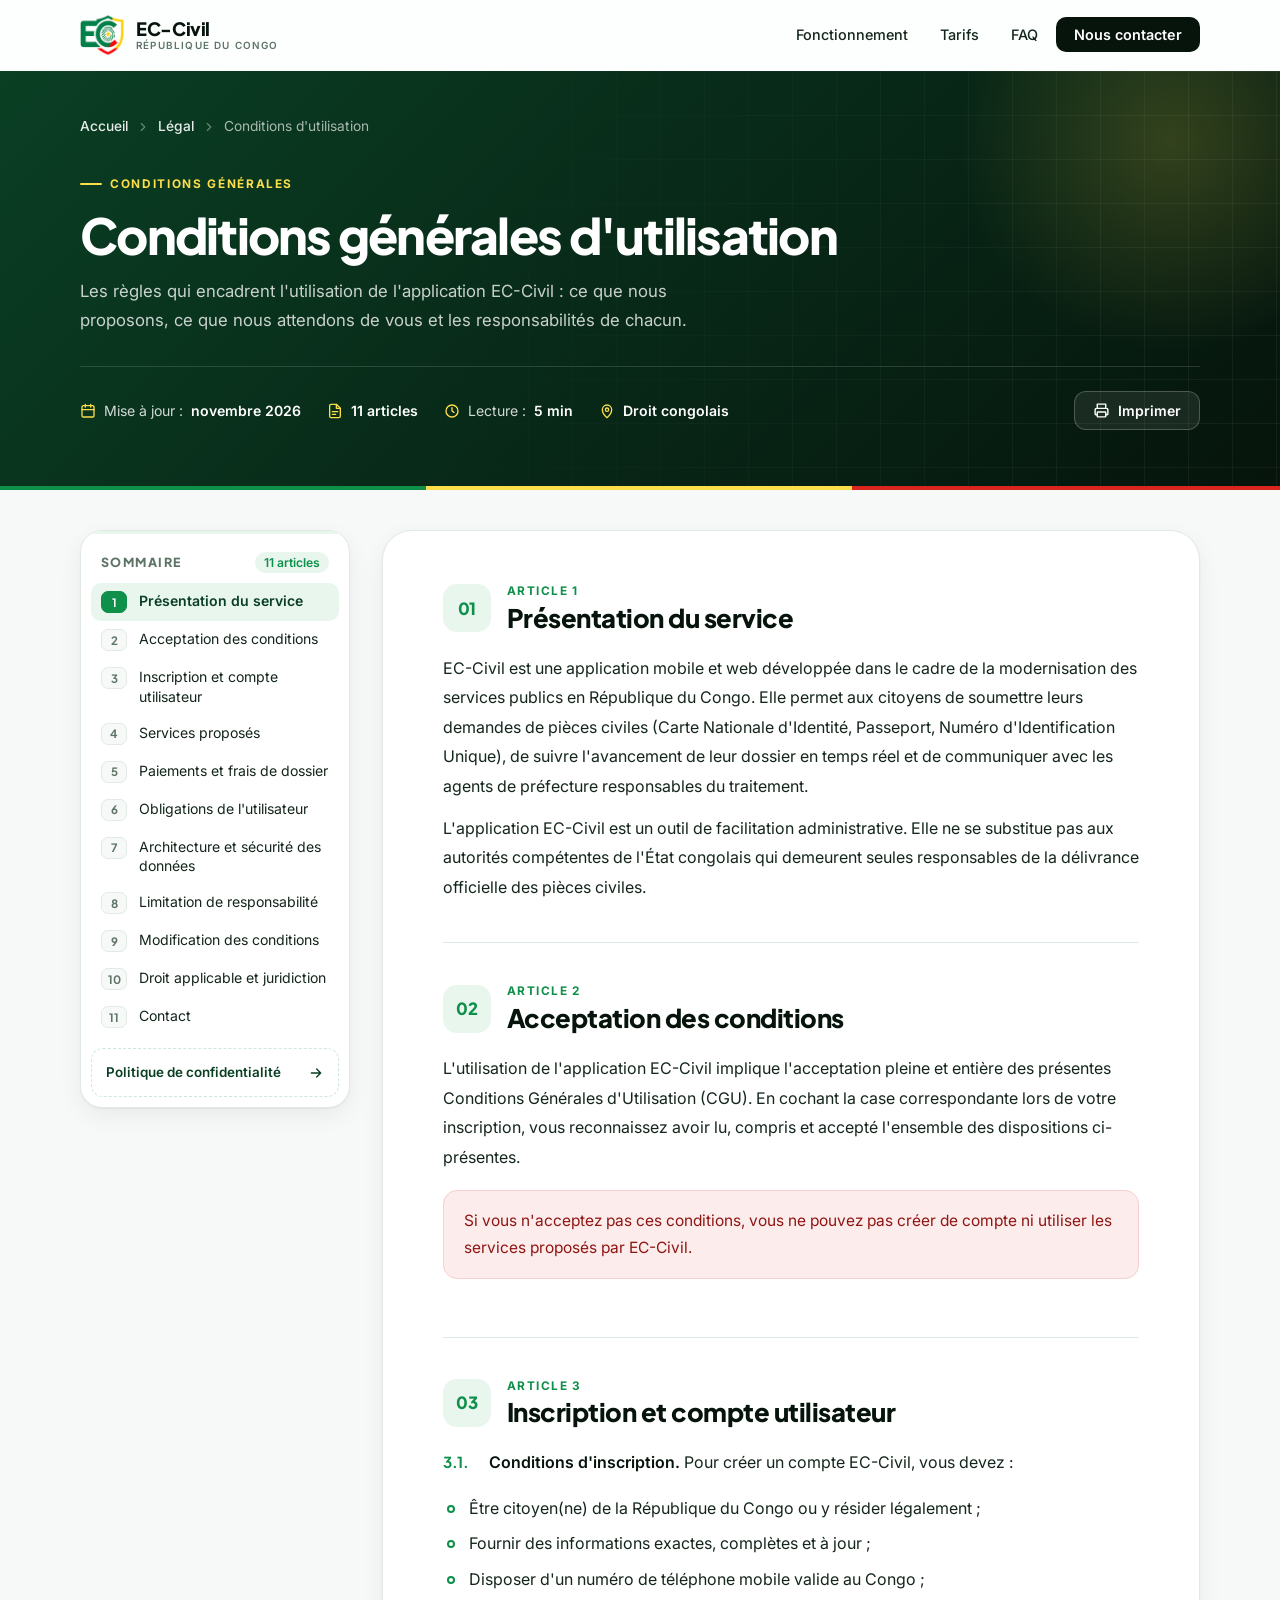
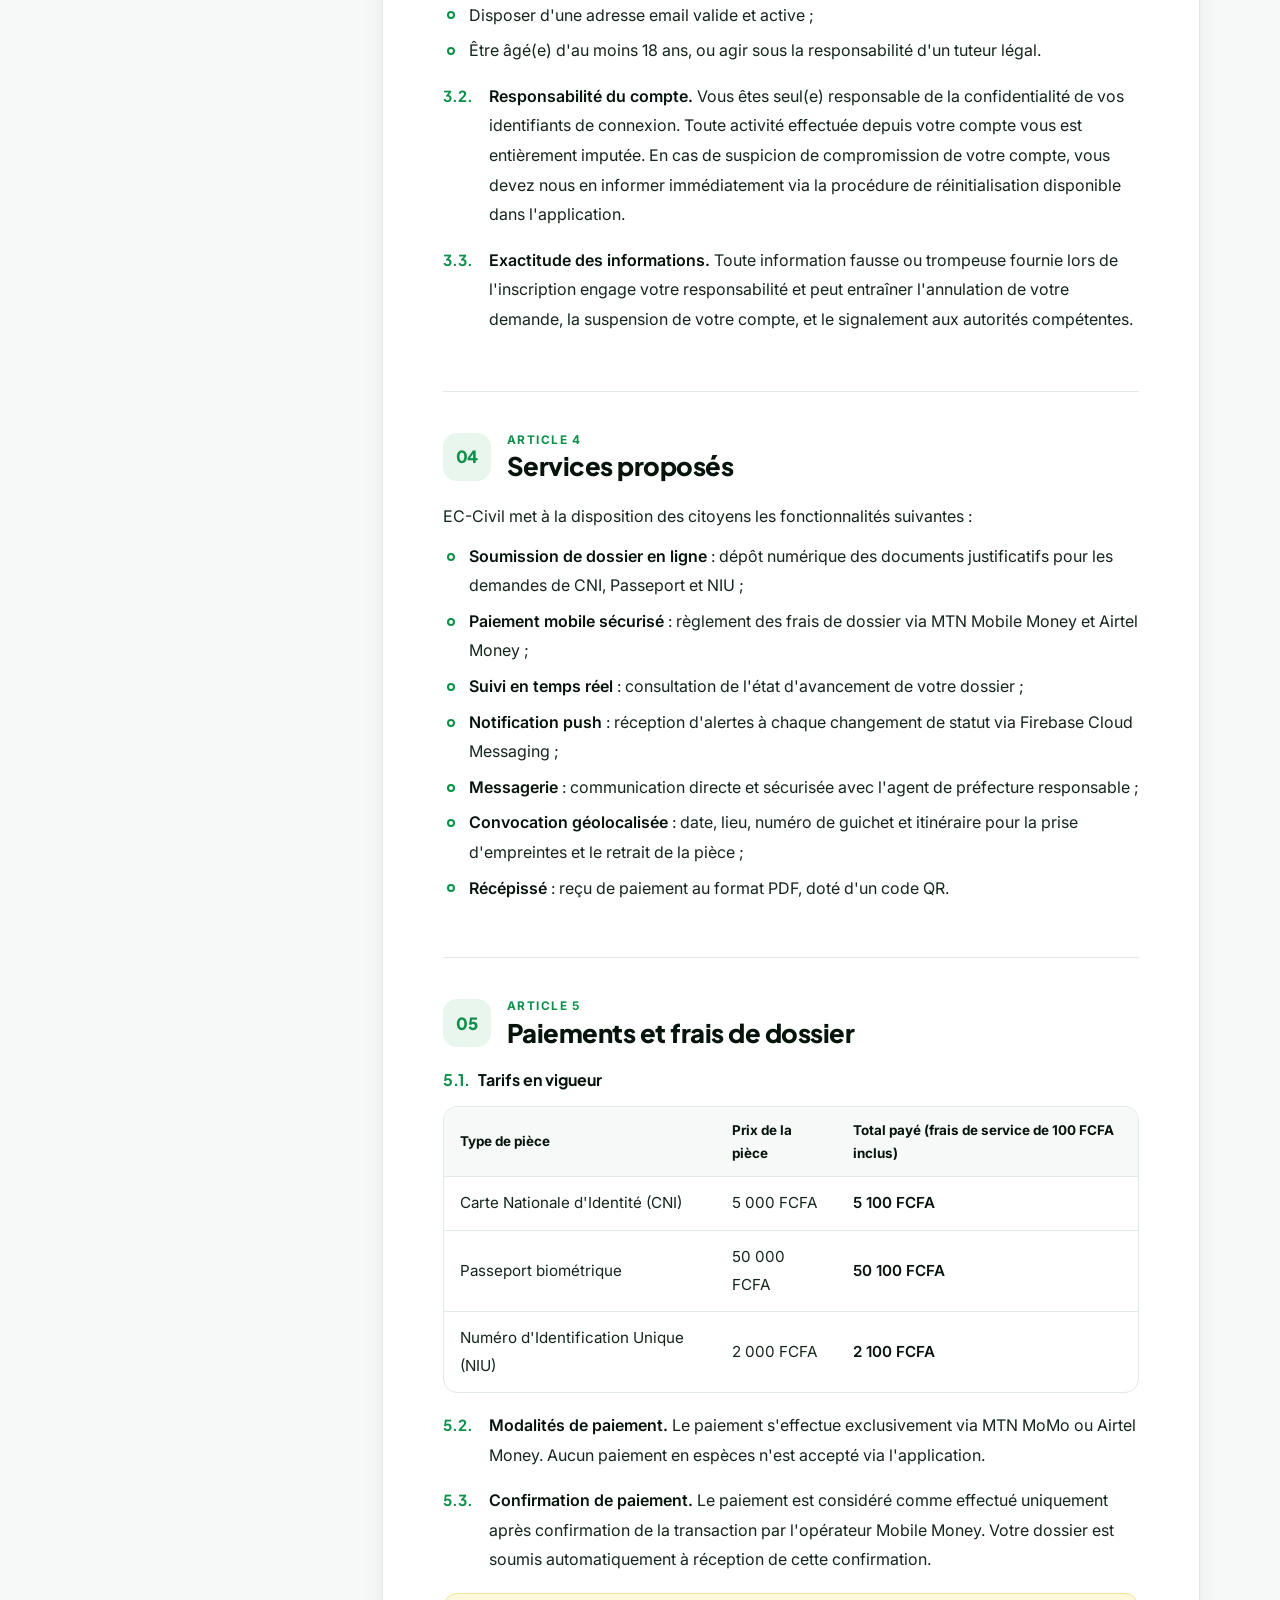
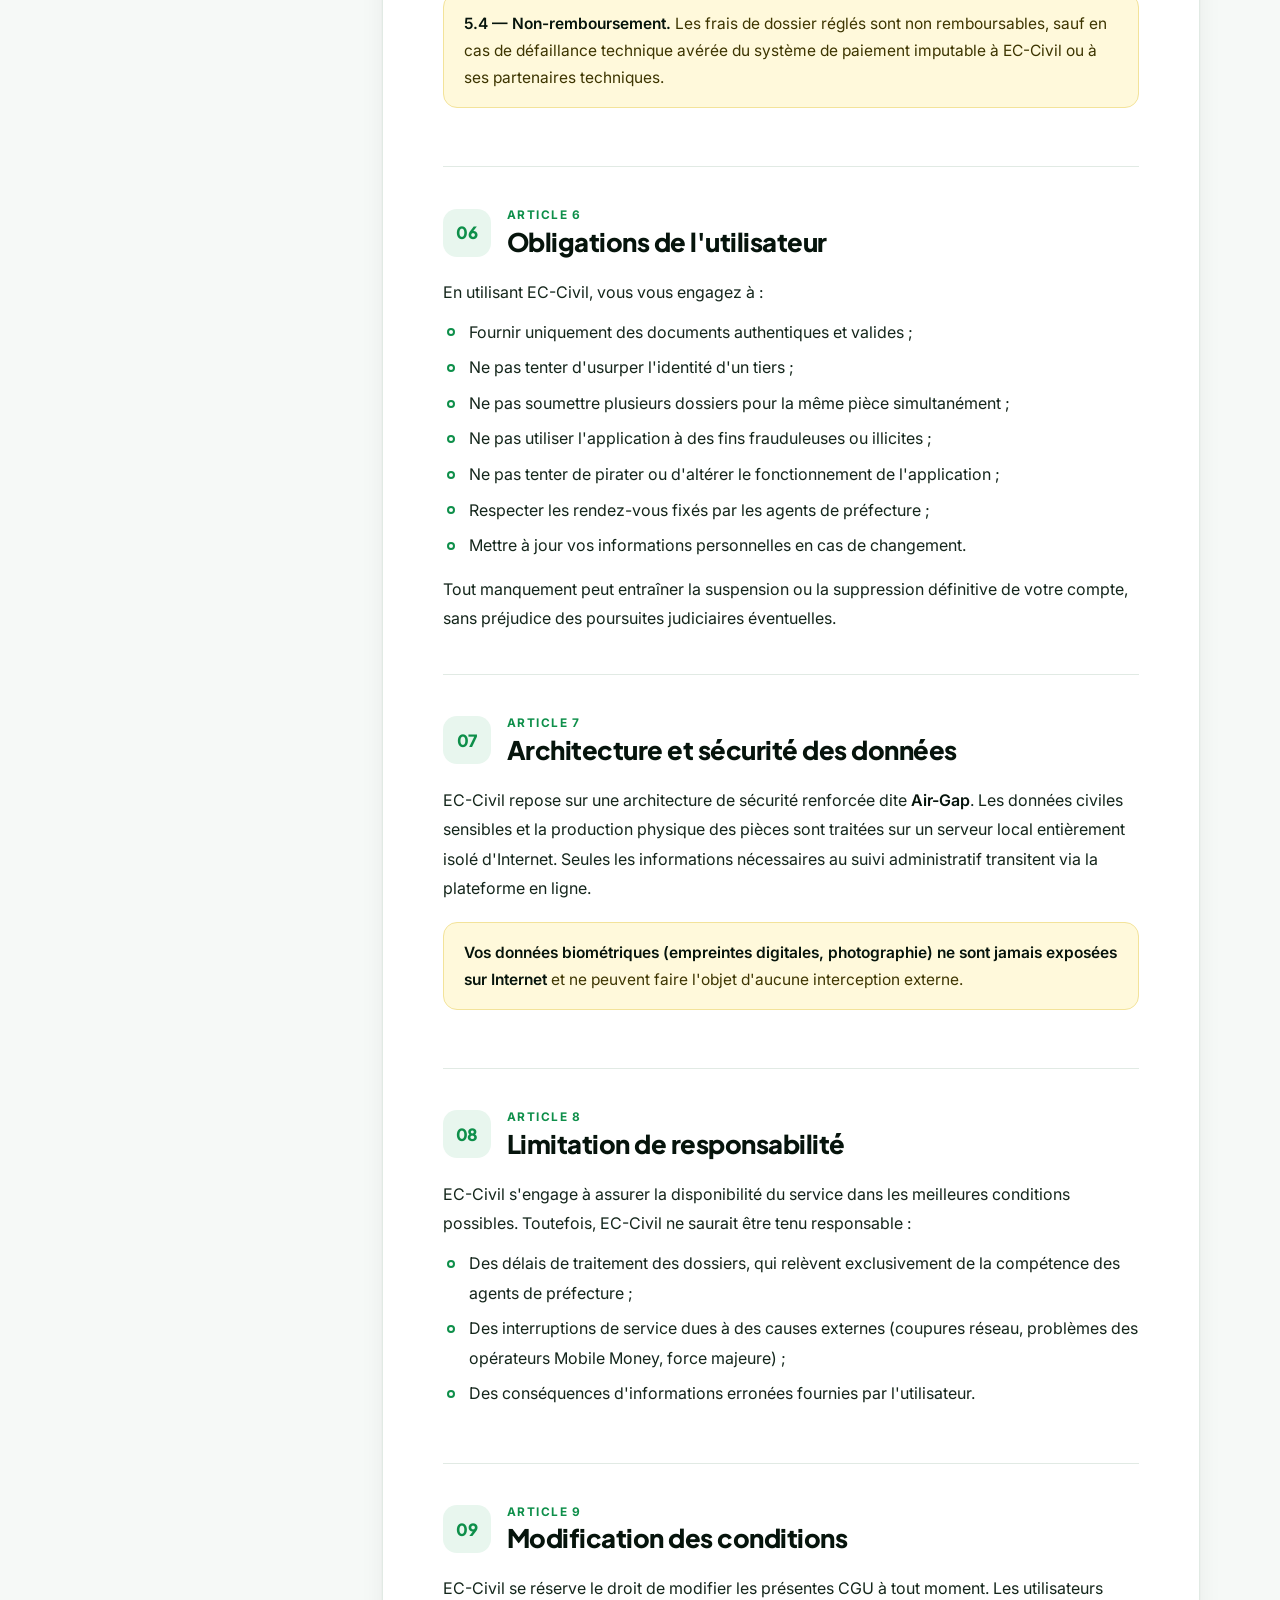
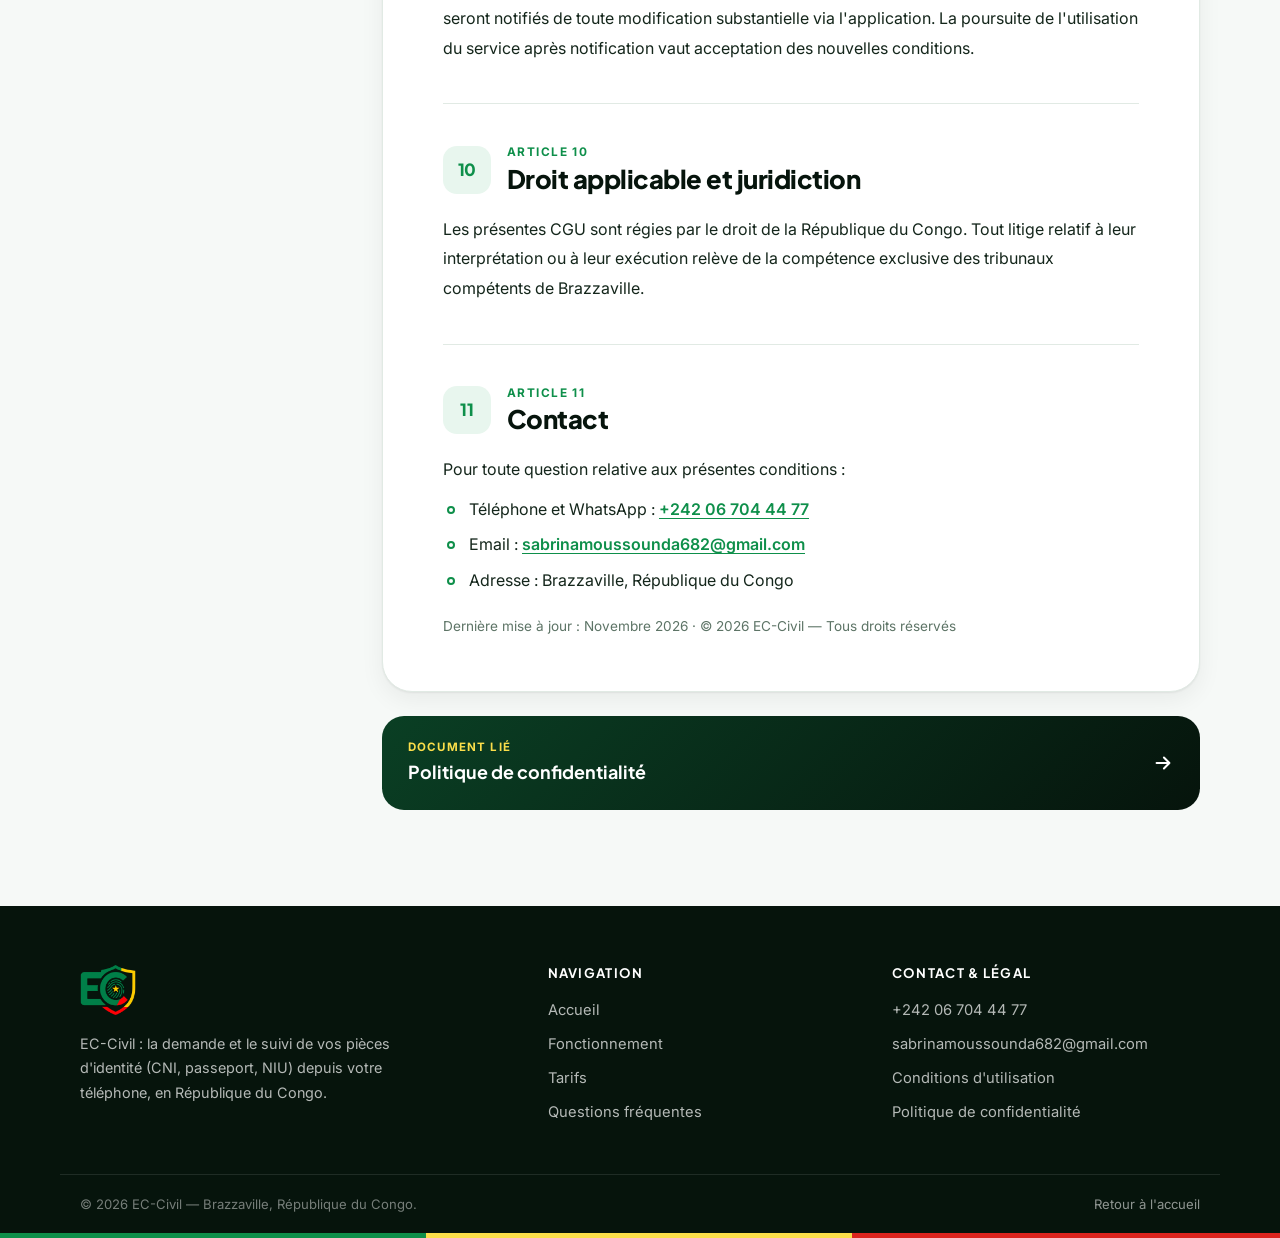
==== commit 97afab74: "Pages légales : design EC-Civil autour du sommaire En-tête sombre aux couleurs du document (vert / b" ====
--- a/conditions.html
+++ b/conditions.html
@@ -4,7 +4,7 @@
 <meta charset="UTF-8">
 <meta name="viewport" content="width=device-width, initial-scale=1">
 <meta name="description" content="Conditions générales d'utilisation de l'application EC-Civil : services, compte, paiement, obligations et responsabilités. République du Congo.">
-<meta name="theme-color" content="#FFFFFF">
+<meta name="theme-color" content="#0A3F24">
 <title>Conditions générales d'utilisation — EC-Civil</title>
 <link rel="icon" type="image/png" href="assets/img/logo.png">
 <link rel="preconnect" href="https://fonts.googleapis.com">
@@ -40,48 +40,63 @@
 <!-- ═══ EN-TÊTE DU DOCUMENT ═══ -->
 <header class="doc-hero">
   <div class="container">
-    <p class="fil-ariane"><a href="index.html">Accueil</a> / Conditions générales d'utilisation</p>
-    <h1>Conditions Générales d'Utilisation</h1>
-    <div class="doc-hero-actions">
-      <span class="pastille-maj"><svg fill="none" stroke="currentColor" stroke-width="2" stroke-linecap="round" stroke-linejoin="round" viewBox="0 0 24 24"><rect x="3" y="4" width="18" height="17" rx="2"/><path d="M16 2v4M8 2v4M3 10h18M9 15l2 2 4-4"/></svg> Dernière mise à jour : Novembre 2026</span>
+    <nav class="fil-ariane" aria-label="Fil d'Ariane"><a href="index.html">Accueil</a><svg fill="none" stroke="currentColor" stroke-width="2" stroke-linecap="round" stroke-linejoin="round" viewBox="0 0 24 24"><path d="m9 6 6 6-6 6"/></svg><a href="index.html#legal">Légal</a><svg fill="none" stroke="currentColor" stroke-width="2" stroke-linecap="round" stroke-linejoin="round" viewBox="0 0 24 24"><path d="m9 6 6 6-6 6"/></svg><span>Conditions d'utilisation</span></nav>
+    <p class="doc-hero-sur">Conditions générales</p>
+    <h1>Conditions générales d'utilisation</h1>
+    <p class="doc-hero-intro">Les règles qui encadrent l'utilisation de l'application EC-Civil : ce que nous proposons, ce que nous attendons de vous et les responsabilités de chacun.</p>
+    <div class="doc-hero-bas">
+      <ul class="doc-meta">
+        <li><svg fill="none" stroke="currentColor" stroke-width="2" stroke-linecap="round" stroke-linejoin="round" viewBox="0 0 24 24"><rect x="3" y="4" width="18" height="17" rx="2"/><path d="M16 2v4M8 2v4M3 10h18"/></svg> Mise à jour : <b>novembre 2026</b></li>
+        <li><svg fill="none" stroke="currentColor" stroke-width="2" stroke-linecap="round" stroke-linejoin="round" viewBox="0 0 24 24"><path d="M14 2H6a2 2 0 0 0-2 2v16a2 2 0 0 0 2 2h12a2 2 0 0 0 2-2V8z"/><path d="M14 2v6h6M8 13h8M8 17h5"/></svg> <b>11 articles</b></li>
+        <li><svg fill="none" stroke="currentColor" stroke-width="2" stroke-linecap="round" stroke-linejoin="round" viewBox="0 0 24 24"><circle cx="12" cy="12" r="9"/><path d="M12 7v5l3 2"/></svg> Lecture : <b>5 min</b></li>
+        <li><svg fill="none" stroke="currentColor" stroke-width="2" stroke-linecap="round" stroke-linejoin="round" viewBox="0 0 24 24"><path d="M12 22s7-6.2 7-12a7 7 0 0 0-14 0c0 5.8 7 12 7 12z"/><circle cx="12" cy="10" r="2.5"/></svg> <b>Droit congolais</b></li>
+      </ul>
       <button type="button" class="btn-imprimer" onclick="window.print()"><svg fill="none" stroke="currentColor" stroke-width="2" stroke-linecap="round" stroke-linejoin="round" viewBox="0 0 24 24"><path d="M6 9V3h12v6M6 18H4a1 1 0 0 1-1-1v-6a2 2 0 0 1 2-2h14a2 2 0 0 1 2 2v6a1 1 0 0 1-1 1h-2"/><rect x="6" y="14" width="12" height="7" rx="1"/></svg> Imprimer</button>
     </div>
   </div>
 </header>
+<div class="tricolor"></div>
 
 <!-- ═══ CONTENU ═══ -->
 <main id="contenu" class="doc-corps">
   <aside class="sommaire" id="sommaire" aria-label="Sommaire">
-    <button type="button" class="sommaire-bouton" aria-expanded="false" aria-controls="sommaireListe">Sommaire <svg fill="none" stroke="currentColor" stroke-width="2.2" stroke-linecap="round" stroke-linejoin="round" viewBox="0 0 24 24"><path d="m6 9 6 6 6-6"/></svg></button>
-    <p class="sommaire-titre">Sommaire</p>
-    <nav>
-      <ol id="sommaireListe">
-        <li><a href="#art-1">1. Présentation du service</a></li>
-        <li><a href="#art-2">2. Acceptation des conditions</a></li>
-        <li><a href="#art-3">3. Inscription et compte utilisateur</a></li>
-        <li><a href="#art-4">4. Services proposés</a></li>
-        <li><a href="#art-5">5. Paiements et frais de dossier</a></li>
-        <li><a href="#art-6">6. Obligations de l'utilisateur</a></li>
-        <li><a href="#art-7">7. Architecture et sécurité des données</a></li>
-        <li><a href="#art-8">8. Limitation de responsabilité</a></li>
-        <li><a href="#art-9">9. Modification des conditions</a></li>
-        <li><a href="#art-10">10. Droit applicable et juridiction</a></li>
-        <li><a href="#art-11">11. Contact</a></li>
+    <div class="sommaire-progres" aria-hidden="true"><span id="progresLecture"></span></div>
+    <button type="button" class="sommaire-bouton" aria-expanded="false" aria-controls="sommaireNav"><svg class="ic" fill="none" stroke="currentColor" stroke-width="2" stroke-linecap="round" stroke-linejoin="round" viewBox="0 0 24 24"><path d="M8 6h13M8 12h13M8 18h13M3 6h.01M3 12h.01M3 18h.01"/></svg>Sommaire<span class="courant" id="sommaireCourant"></span><svg class="chev" fill="none" stroke="currentColor" stroke-width="2" stroke-linecap="round" stroke-linejoin="round" viewBox="0 0 24 24"><path d="m6 9 6 6 6-6"/></svg></button>
+    <p class="sommaire-titre">Sommaire <small>11 articles</small></p>
+    <nav id="sommaireNav">
+      <ol>
+        <li><a href="#art-1"><span>1</span>Présentation du service</a></li>
+        <li><a href="#art-2"><span>2</span>Acceptation des conditions</a></li>
+        <li><a href="#art-3"><span>3</span>Inscription et compte utilisateur</a></li>
+        <li><a href="#art-4"><span>4</span>Services proposés</a></li>
+        <li><a href="#art-5"><span>5</span>Paiements et frais de dossier</a></li>
+        <li><a href="#art-6"><span>6</span>Obligations de l'utilisateur</a></li>
+        <li><a href="#art-7"><span>7</span>Architecture et sécurité des données</a></li>
+        <li><a href="#art-8"><span>8</span>Limitation de responsabilité</a></li>
+        <li><a href="#art-9"><span>9</span>Modification des conditions</a></li>
+        <li><a href="#art-10"><span>10</span>Droit applicable et juridiction</a></li>
+        <li><a href="#art-11"><span>11</span>Contact</a></li>
       </ol>
     </nav>
+    <a class="sommaire-autre" href="confidentialite.html">Politique de confidentialité <svg fill="none" stroke="currentColor" stroke-width="2" stroke-linecap="round" stroke-linejoin="round" viewBox="0 0 24 24"><path d="M5 12h14M13 6l6 6-6 6"/></svg></a>
   </aside>
 
-  <div class="doc-texte">
+  <div class="doc-contenu">
+    <div class="doc-feuille">
     <section class="article" id="art-1">
-      <p class="article-label">Article 1</p>
-      <h2>Présentation du service</h2>
+      <div class="article-tete">
+        <span class="article-num" aria-hidden="true">01</span>
+        <div><p class="article-label">Article 1</p><h2>Présentation du service</h2></div>
+      </div>
       <p>EC-Civil est une application mobile et web développée dans le cadre de la modernisation des services publics en République du Congo. Elle permet aux citoyens de soumettre leurs demandes de pièces civiles (Carte Nationale d'Identité, Passeport, Numéro d'Identification Unique), de suivre l'avancement de leur dossier en temps réel et de communiquer avec les agents de préfecture responsables du traitement.</p>
       <p>L'application EC-Civil est un outil de facilitation administrative. Elle ne se substitue pas aux autorités compétentes de l'État congolais qui demeurent seules responsables de la délivrance officielle des pièces civiles.</p>
     </section>
 
     <section class="article" id="art-2">
-      <p class="article-label">Article 2</p>
-      <h2>Acceptation des conditions</h2>
+      <div class="article-tete">
+        <span class="article-num" aria-hidden="true">02</span>
+        <div><p class="article-label">Article 2</p><h2>Acceptation des conditions</h2></div>
+      </div>
       <p>L'utilisation de l'application EC-Civil implique l'acceptation pleine et entière des présentes Conditions Générales d'Utilisation (CGU). En cochant la case correspondante lors de votre inscription, vous reconnaissez avoir lu, compris et accepté l'ensemble des dispositions ci-présentes.</p>
       <div class="doc-alert">
         Si vous n'acceptez pas ces conditions, vous ne pouvez pas créer de compte ni utiliser les services proposés par EC-Civil.
@@ -89,8 +104,10 @@
     </section>
 
     <section class="article" id="art-3">
-      <p class="article-label">Article 3</p>
-      <h2>Inscription et compte utilisateur</h2>
+      <div class="article-tete">
+        <span class="article-num" aria-hidden="true">03</span>
+        <div><p class="article-label">Article 3</p><h2>Inscription et compte utilisateur</h2></div>
+      </div>
       <p class="clause"><span class="clause-num">3.1.</span><span><strong>Conditions d'inscription.</strong> Pour créer un compte EC-Civil, vous devez :</span></p>
       <ul>
         <li>Être citoyen(ne) de la République du Congo ou y résider légalement ;</li>
@@ -104,8 +121,10 @@
     </section>
 
     <section class="article" id="art-4">
-      <p class="article-label">Article 4</p>
-      <h2>Services proposés</h2>
+      <div class="article-tete">
+        <span class="article-num" aria-hidden="true">04</span>
+        <div><p class="article-label">Article 4</p><h2>Services proposés</h2></div>
+      </div>
       <p>EC-Civil met à la disposition des citoyens les fonctionnalités suivantes :</p>
       <ul>
         <li><strong>Soumission de dossier en ligne</strong> : dépôt numérique des documents justificatifs pour les demandes de CNI, Passeport et NIU ;</li>
@@ -119,8 +138,10 @@
     </section>
 
     <section class="article" id="art-5">
-      <p class="article-label">Article 5</p>
-      <h2>Paiements et frais de dossier</h2>
+      <div class="article-tete">
+        <span class="article-num" aria-hidden="true">05</span>
+        <div><p class="article-label">Article 5</p><h2>Paiements et frais de dossier</h2></div>
+      </div>
       <h3 class="sous-titre"><span>5.1.</span> Tarifs en vigueur</h3>
       <table class="tarif-table">
         <thead>
@@ -140,8 +161,10 @@
     </section>
 
     <section class="article" id="art-6">
-      <p class="article-label">Article 6</p>
-      <h2>Obligations de l'utilisateur</h2>
+      <div class="article-tete">
+        <span class="article-num" aria-hidden="true">06</span>
+        <div><p class="article-label">Article 6</p><h2>Obligations de l'utilisateur</h2></div>
+      </div>
       <p>En utilisant EC-Civil, vous vous engagez à :</p>
       <ul>
         <li>Fournir uniquement des documents authentiques et valides ;</li>
@@ -156,8 +179,10 @@
     </section>
 
     <section class="article" id="art-7">
-      <p class="article-label">Article 7</p>
-      <h2>Architecture et sécurité des données</h2>
+      <div class="article-tete">
+        <span class="article-num" aria-hidden="true">07</span>
+        <div><p class="article-label">Article 7</p><h2>Architecture et sécurité des données</h2></div>
+      </div>
       <p>EC-Civil repose sur une architecture de sécurité renforcée dite <strong>Air-Gap</strong>. Les données civiles sensibles et la production physique des pièces sont traitées sur un serveur local entièrement isolé d'Internet. Seules les informations nécessaires au suivi administratif transitent via la plateforme en ligne.</p>
       <div class="doc-highlight">
         <strong>Vos données biométriques (empreintes digitales, photographie) ne sont jamais exposées sur Internet</strong> et ne peuvent faire l'objet d'aucune interception externe.
@@ -165,8 +190,10 @@
     </section>
 
     <section class="article" id="art-8">
-      <p class="article-label">Article 8</p>
-      <h2>Limitation de responsabilité</h2>
+      <div class="article-tete">
+        <span class="article-num" aria-hidden="true">08</span>
+        <div><p class="article-label">Article 8</p><h2>Limitation de responsabilité</h2></div>
+      </div>
       <p>EC-Civil s'engage à assurer la disponibilité du service dans les meilleures conditions possibles. Toutefois, EC-Civil ne saurait être tenu responsable :</p>
       <ul>
         <li>Des délais de traitement des dossiers, qui relèvent exclusivement de la compétence des agents de préfecture ;</li>
@@ -176,20 +203,26 @@
     </section>
 
     <section class="article" id="art-9">
-      <p class="article-label">Article 9</p>
-      <h2>Modification des conditions</h2>
+      <div class="article-tete">
+        <span class="article-num" aria-hidden="true">09</span>
+        <div><p class="article-label">Article 9</p><h2>Modification des conditions</h2></div>
+      </div>
       <p>EC-Civil se réserve le droit de modifier les présentes CGU à tout moment. Les utilisateurs seront notifiés de toute modification substantielle via l'application. La poursuite de l'utilisation du service après notification vaut acceptation des nouvelles conditions.</p>
     </section>
 
     <section class="article" id="art-10">
-      <p class="article-label">Article 10</p>
-      <h2>Droit applicable et juridiction</h2>
+      <div class="article-tete">
+        <span class="article-num" aria-hidden="true">10</span>
+        <div><p class="article-label">Article 10</p><h2>Droit applicable et juridiction</h2></div>
+      </div>
       <p>Les présentes CGU sont régies par le droit de la République du Congo. Tout litige relatif à leur interprétation ou à leur exécution relève de la compétence exclusive des tribunaux compétents de Brazzaville.</p>
     </section>
 
     <section class="article" id="art-11">
-      <p class="article-label">Article 11</p>
-      <h2>Contact</h2>
+      <div class="article-tete">
+        <span class="article-num" aria-hidden="true">11</span>
+        <div><p class="article-label">Article 11</p><h2>Contact</h2></div>
+      </div>
       <p>Pour toute question relative aux présentes conditions :</p>
       <ul>
         <li>Téléphone et WhatsApp : <a href="tel:+242067044477">+242 06 704 44 77</a></li>
@@ -198,6 +231,8 @@
       </ul>
       <p class="doc-maj">Dernière mise à jour : Novembre 2026 · © 2026 EC-Civil — Tous droits réservés</p>
     </section>
+    </div>
+
 
     <a class="doc-suivant" href="confidentialite.html">
       <span>
--- a/assets/css/style.css
+++ b/assets/css/style.css
@@ -275,93 +275,127 @@
 @media (prefers-reduced-motion:reduce){.apparait{opacity:1;transform:none;transition:none}.notif-flottante,.badge-point{animation:none}}
 
 /* ── Pages « Conditions » et « Confidentialité » ──────
-   En-tête clair, sommaire latéral, articles numérotés.
+   Sommaire à côté, texte sur une feuille blanche.
    Vert pour les conditions, bleu pour la confidentialité. */
-.page-doc{--accent:var(--vert);--accent-fonce:#0A3F24;--accent-clair:var(--vert-clair);--accent-teinte:#E6F5EC;--accent-trait:#D5E6DB;background:#fff}
-.page-doc.doc-conf{--accent:#1D4E9E;--accent-fonce:#0B2349;--accent-clair:#EAF1FC;--accent-teinte:#E8F0FB;--accent-trait:#D3DFF2}
-.doc-hero{background:var(--accent-teinte);border-bottom:2px solid var(--accent-fonce);padding:56px 0 50px}
-.fil-ariane{font-size:.9rem;color:var(--accent-fonce);margin-bottom:22px}
-.fil-ariane a{color:var(--accent);text-decoration:underline;text-underline-offset:3px}
-.fil-ariane a:hover{color:var(--accent-fonce)}
-.doc-hero h1{font-family:var(--titre);font-size:clamp(2rem,5vw,3.4rem);font-weight:800;color:var(--accent-fonce);letter-spacing:-.04em;line-height:1.08;max-width:640px;margin-bottom:28px}
-.doc-hero-actions{display:flex;flex-wrap:wrap;gap:12px;align-items:center}
-.pastille-maj{display:inline-flex;align-items:center;gap:9px;background:var(--or);color:var(--encre);border:2px solid var(--accent-fonce);border-radius:100px;padding:9px 18px;font-weight:700;font-size:.95rem}
-.pastille-maj svg,.btn-imprimer svg{width:17px;height:17px;flex-shrink:0}
-.btn-imprimer{display:inline-flex;align-items:center;gap:8px;background:transparent;color:var(--accent-fonce);border:2px solid var(--accent-fonce);border-radius:100px;padding:11px 22px;font:700 .9rem var(--corps,inherit);cursor:pointer;transition:background .2s,color .2s}
-.btn-imprimer:hover{background:var(--accent-fonce);color:#fff}
-
-.doc-corps{max-width:1180px;margin:0 auto;padding:60px 24px 96px;display:grid;grid-template-columns:240px minmax(0,1fr);gap:56px;align-items:start}
-
-/* Sommaire */
-.sommaire{position:sticky;top:96px;max-height:calc(100vh - 120px);overflow-y:auto}
-.sommaire-titre{font-family:var(--titre);font-size:1.05rem;font-weight:700;color:var(--encre);margin:18px 0 18px}
+.page-doc{--accent:var(--vert);--accent-fonce:#0A3F24;--accent-nuit:#06140C;--accent-clair:var(--vert-clair);--accent-trait:#CFE6D8;background:var(--fond)}
+.page-doc.doc-conf{--accent:#1D4E9E;--accent-fonce:#123A78;--accent-nuit:#071530;--accent-clair:#EAF1FC;--accent-trait:#CCDAF1}
+
+/* En-tête */
+.doc-hero{position:relative;overflow:hidden;color:#fff;padding:44px 0 56px;background:linear-gradient(135deg,var(--accent-fonce) 0%,var(--accent-nuit) 100%)}
+.doc-hero::before{content:'';position:absolute;inset:0;background-image:linear-gradient(rgba(255,255,255,.05) 1px,transparent 1px),linear-gradient(90deg,rgba(255,255,255,.05) 1px,transparent 1px);background-size:44px 44px;-webkit-mask-image:linear-gradient(100deg,transparent 30%,#000 90%);mask-image:linear-gradient(100deg,transparent 30%,#000 90%);pointer-events:none}
+.doc-hero::after{content:'';position:absolute;right:-120px;top:-160px;width:460px;height:460px;border-radius:50%;background:radial-gradient(circle,rgba(251,222,74,.18),transparent 65%);pointer-events:none}
+.doc-hero .container{position:relative;z-index:1}
+.fil-ariane{display:flex;align-items:center;gap:8px;font-size:.86rem;color:rgba(255,255,255,.65);margin-bottom:28px}
+.fil-ariane a{color:rgba(255,255,255,.9);text-decoration:none;font-weight:500}
+.fil-ariane a:hover{color:#fff;text-decoration:underline;text-underline-offset:3px}
+.fil-ariane svg{width:14px;height:14px;opacity:.6}
+.doc-hero-sur{display:inline-flex;align-items:center;gap:8px;font-size:.74rem;font-weight:700;letter-spacing:.14em;text-transform:uppercase;color:var(--or);margin-bottom:14px}
+.doc-hero-sur::before{content:'';width:22px;height:2px;background:var(--or);border-radius:2px}
+.doc-hero h1{font-family:var(--titre);font-size:clamp(2rem,4.4vw,3.1rem);font-weight:800;letter-spacing:-.035em;line-height:1.1;margin-bottom:14px;max-width:760px}
+.doc-hero-intro{font-size:1.05rem;color:rgba(255,255,255,.78);max-width:640px;line-height:1.7}
+.doc-hero-bas{display:flex;flex-wrap:wrap;align-items:center;justify-content:space-between;gap:18px;margin-top:32px;padding-top:24px;border-top:1px solid rgba(255,255,255,.14)}
+.doc-meta{display:flex;flex-wrap:wrap;gap:8px 26px;list-style:none}
+.doc-meta li{display:flex;align-items:center;gap:8px;font-size:.88rem;color:rgba(255,255,255,.82)}
+.doc-meta svg{width:16px;height:16px;color:var(--or);flex-shrink:0}
+.doc-meta b{color:#fff;font-weight:600}
+.btn-imprimer{display:inline-flex;align-items:center;gap:8px;background:rgba(255,255,255,.08);color:#fff;border:1px solid rgba(255,255,255,.22);border-radius:12px;padding:10px 18px;font:600 .88rem var(--corps);cursor:pointer;transition:background .2s,border-color .2s}
+.btn-imprimer:hover{background:rgba(255,255,255,.16);border-color:rgba(255,255,255,.4)}
+.btn-imprimer svg{width:17px;height:17px}
+
+/* Mise en page : sommaire + feuille */
+.doc-corps{max-width:1160px;margin:0 auto;padding:40px 20px 96px;display:grid;grid-template-columns:270px minmax(0,1fr);gap:32px;align-items:start}
+
+.sommaire{position:sticky;top:92px;background:#fff;border:1px solid var(--bord);border-radius:var(--r-lg);box-shadow:var(--ombre);overflow:hidden}
+.sommaire-progres{height:3px;background:var(--accent-clair)}
+.sommaire-progres span{display:block;height:100%;width:0;background:var(--accent);transition:width .15s linear}
+.sommaire-titre{display:flex;align-items:center;justify-content:space-between;padding:18px 20px 10px;font-family:var(--titre);font-size:.78rem;font-weight:800;letter-spacing:.12em;text-transform:uppercase;color:var(--muted)}
+.sommaire-titre small{font:600 .76rem var(--corps);letter-spacing:0;text-transform:none;color:var(--accent);background:var(--accent-clair);padding:3px 9px;border-radius:100px}
 .sommaire-bouton{display:none}
+.sommaire nav{max-height:calc(100vh - 200px);overflow-y:auto;padding:0 10px 12px}
 .sommaire ol{list-style:none;margin:0;padding:0}
-.sommaire li a{display:block;padding:8px 14px;border-left:3px solid var(--accent-trait);color:var(--muted);text-decoration:none;font-size:.9rem;line-height:1.45;transition:background .15s,color .15s,border-color .15s}
-.sommaire li a:hover{color:var(--accent-fonce);background:var(--fond)}
-.sommaire li a.actif{border-left-color:var(--accent);background:var(--accent-clair);color:var(--accent-fonce);font-weight:700}
-
-/* Articles */
-.doc-texte{max-width:830px}
-.doc-preambule{font-size:1.02rem;color:var(--texte);line-height:1.85;padding-bottom:40px;margin-bottom:40px;border-bottom:1px solid var(--bord)}
-.article{scroll-margin-top:96px;padding:0 0 44px;margin-bottom:44px;border-bottom:1px solid var(--bord)}
-.article:last-of-type{border-bottom:none;margin-bottom:0}
-.article .article-label{font-size:.85rem;font-weight:700;color:var(--accent);margin-bottom:4px}
-.article h2{font-family:var(--titre);font-size:clamp(1.45rem,2.6vw,1.85rem);font-weight:800;color:var(--accent-fonce);letter-spacing:-.025em;line-height:1.2;margin-bottom:20px}
+.sommaire li a{display:grid;grid-template-columns:28px 1fr;gap:10px;align-items:start;padding:8px 10px;border-radius:10px;color:var(--texte);text-decoration:none;font-size:.88rem;line-height:1.4;transition:background .15s,color .15s}
+.sommaire li a span{display:grid;place-items:center;width:26px;height:22px;border-radius:7px;background:var(--fond);border:1px solid var(--bord);font:700 .72rem var(--titre);color:var(--muted);transition:all .15s}
+.sommaire li a:hover{background:var(--fond)}
+.sommaire li a.actif{background:var(--accent-clair);color:var(--accent-fonce);font-weight:600}
+.sommaire li a.actif span{background:var(--accent);border-color:var(--accent);color:#fff}
+.sommaire-autre{display:flex;align-items:center;justify-content:space-between;gap:10px;margin:0 10px 10px;padding:12px 14px;border-radius:12px;border:1px dashed var(--accent-trait);text-decoration:none;font-size:.84rem;color:var(--accent-fonce);font-weight:600;transition:background .15s}
+.sommaire-autre:hover{background:var(--accent-clair)}
+.sommaire-autre svg{width:16px;height:16px;flex-shrink:0}
+
+/* La feuille */
+.doc-feuille{background:#fff;border:1px solid var(--bord);border-radius:var(--r-xl);box-shadow:var(--ombre);padding:52px 60px}
+.doc-preambule{font-size:1.04rem;color:var(--texte);line-height:1.85;padding:20px 24px;margin-bottom:40px;background:var(--accent-clair);border-radius:var(--r);border-left:4px solid var(--accent)}
+.article{scroll-margin-top:96px;padding:0 0 40px;margin:0 0 40px;border-bottom:1px solid var(--bord)}
+.article:last-of-type{border-bottom:none;margin-bottom:0;padding-bottom:0}
+.article-tete{display:flex;align-items:center;gap:16px;margin-bottom:20px}
+.article-num{flex-shrink:0;display:grid;place-items:center;width:48px;height:48px;border-radius:14px;background:var(--accent-clair);color:var(--accent);font:800 1.05rem var(--titre);letter-spacing:-.02em}
+.article .article-label{font-size:.74rem;font-weight:700;letter-spacing:.12em;text-transform:uppercase;color:var(--accent);margin:0 0 2px;line-height:1.4}
+.article h2{font-family:var(--titre);font-size:clamp(1.3rem,2.2vw,1.6rem);font-weight:800;color:var(--encre);letter-spacing:-.02em;line-height:1.25}
 .article p,.article li,.article td{font-size:1rem;color:var(--texte);line-height:1.85}
 .article p+p{margin-top:12px}
-.article a{color:var(--accent);font-weight:600}
-.article strong{color:var(--encre)}
-
-/* Clauses numérotées « 3.1. » */
-.clause{display:grid;grid-template-columns:50px 1fr;margin:0 0 16px}
-.clause-num{font-weight:700;color:var(--accent)}
-.clause+ul{margin-left:50px}
-.sous-titre{font-size:1.02rem;font-weight:700;color:var(--accent-fonce);margin:24px 0 8px}
+.article a{color:var(--accent);font-weight:600;text-underline-offset:3px}
+.article strong{color:var(--encre);font-weight:600}
+
+/* Clauses « 3.1. » et sous-titres */
+.clause{display:grid;grid-template-columns:46px 1fr;margin:16px 0}
+.clause-num{font:700 .95rem/1.85 var(--titre);color:var(--accent)}
+.clause+ul{margin-left:46px}
+.sous-titre{font:700 1rem var(--titre);color:var(--encre);margin:26px 0 8px;display:flex;gap:8px}
 .sous-titre span{color:var(--accent)}
-.article h2+.sous-titre{margin-top:0}
-
-/* Puces losange */
-.article ul{list-style:none;margin:10px 0 16px;padding:0}
-.article ul li{position:relative;padding-left:26px;margin-bottom:8px}
-.article ul li::before{content:'';position:absolute;left:3px;top:.72em;width:8px;height:8px;background:var(--accent);transform:rotate(45deg);border-radius:1px}
-
-.doc-highlight{background:var(--or-clair);border-left:4px solid var(--or-fonce);border-radius:0 12px 12px 0;padding:14px 18px;margin:16px 0;font-size:.97rem;color:var(--encre)}
-.doc-alert{background:var(--rouge-clair);border-left:4px solid var(--rouge);border-radius:0 12px 12px 0;padding:14px 18px;margin:16px 0;font-size:.97rem;color:#8E1512}
-.tarif-table{width:100%;border-collapse:separate;border-spacing:0;margin:14px 0 18px;border:1px solid var(--bord);border-radius:12px;overflow:hidden}
-.tarif-table th{background:var(--accent-fonce);color:#fff;text-align:left;padding:12px 14px;font-weight:600;font-size:.92rem}
-.tarif-table td{padding:12px 14px;border-top:1px solid var(--bord);font-size:.95rem}
-.tarif-table tr:nth-child(even) td{background:var(--fond)}
+.article-tete+.sous-titre{margin-top:0}
+
+/* Puces */
+.article ul{list-style:none;margin:10px 0 14px;padding:0}
+.article ul li{position:relative;padding-left:26px;margin-bottom:6px}
+.article ul li::before{content:'';position:absolute;left:4px;top:.68em;width:8px;height:8px;border-radius:50%;border:2px solid var(--accent);background:#fff}
+
+.doc-highlight{display:block;background:var(--or-clair);border:1px solid #F3E39A;border-radius:var(--r);padding:16px 20px;margin:18px 0;font-size:.97rem;color:#3D3500;line-height:1.75}
+.doc-alert{display:block;background:var(--rouge-clair);border:1px solid #F7CFCE;border-radius:var(--r);padding:16px 20px;margin:18px 0;font-size:.97rem;color:#8E1512;line-height:1.75}
+.tarif-table{width:100%;border-collapse:separate;border-spacing:0;margin:16px 0 18px;border:1px solid var(--bord);border-radius:var(--r);overflow:hidden}
+.tarif-table th{background:var(--fond);color:var(--encre);text-align:left;padding:12px 16px;font-weight:700;font-size:.84rem;border-bottom:1px solid var(--bord)}
+.tarif-table td{padding:12px 16px;border-top:1px solid var(--bord);font-size:.95rem}
+.tarif-table tbody tr:first-child td{border-top:none}
+.tarif-table td:last-child{font-weight:600;color:var(--encre)}
 .doc-maj{font-size:.85rem!important;color:var(--muted)!important;margin-top:18px}
 
-.doc-suivant{display:flex;align-items:center;justify-content:space-between;gap:16px;margin-top:8px;padding:20px 24px;border:2px solid var(--accent-fonce);border-radius:16px;text-decoration:none;color:var(--accent-fonce);transition:background .2s,color .2s}
-.doc-suivant:hover{background:var(--accent-fonce);color:#fff}
-.doc-suivant small{display:block;font-size:.75rem;letter-spacing:.08em;text-transform:uppercase;font-weight:700;opacity:.75}
-.doc-suivant b{font-family:var(--titre);font-size:1.1rem}
-
-@media (max-width:900px){
-  .doc-hero{padding:36px 0 32px}
-  .doc-hero h1{margin-bottom:22px}
-  .doc-hero-actions{flex-direction:column;align-items:flex-start}
-  .doc-corps{grid-template-columns:1fr;gap:28px;padding:32px 16px 72px}
-  .sommaire{position:static;max-height:none;overflow:visible}
-  .sommaire-titre{display:none}
-  .sommaire-bouton{display:flex;width:100%;align-items:center;justify-content:space-between;background:#fff;border:2px solid var(--accent-fonce);border-radius:100px;padding:14px 24px;font:700 .95rem var(--titre);color:var(--encre);cursor:pointer}
-  .sommaire-bouton svg{width:18px;height:18px;transition:transform .2s}
-  .sommaire.ouvert .sommaire-bouton svg{transform:rotate(180deg)}
-  .sommaire ol{display:none;margin-top:12px;border:1px solid var(--bord);border-radius:16px;padding:8px 0;background:#fff}
-  .sommaire.ouvert ol{display:block}
-  .sommaire li a{border-left:none;padding:10px 20px}
-  .article{padding:0 0 34px;margin-bottom:34px}
-  .clause{grid-template-columns:42px 1fr}
-  .clause+ul{margin-left:42px}
+.doc-suivant{display:flex;align-items:center;justify-content:space-between;gap:16px;margin-top:24px;padding:22px 26px;border-radius:var(--r-lg);text-decoration:none;color:#fff;background:linear-gradient(135deg,var(--accent-fonce),var(--accent-nuit));transition:transform .2s,box-shadow .2s}
+.doc-suivant:hover{transform:translateY(-2px);box-shadow:var(--ombre-forte)}
+.doc-suivant small{display:block;font-size:.72rem;letter-spacing:.1em;text-transform:uppercase;font-weight:700;color:var(--or)}
+.doc-suivant b{font-family:var(--titre);font-size:1.12rem}
+.doc-suivant svg{flex-shrink:0}
+
+@media (max-width:960px){
+  .doc-corps{grid-template-columns:1fr;gap:16px;padding:20px 16px 72px}
+  .sommaire{position:sticky;top:72px;z-index:20}
+  .sommaire-titre,.sommaire-autre{display:none}
+  .sommaire-bouton{display:flex;width:100%;align-items:center;gap:10px;background:none;border:none;padding:14px 18px;font:700 .95rem var(--titre);color:var(--encre);cursor:pointer;text-align:left}
+  .sommaire-bouton .ic{width:20px;height:20px;color:var(--accent);flex-shrink:0}
+  .sommaire-bouton .courant{flex:1;min-width:0;font:500 .86rem var(--corps);color:var(--muted);white-space:nowrap;overflow:hidden;text-overflow:ellipsis}
+  .sommaire-bouton .chev{width:18px;height:18px;transition:transform .2s;flex-shrink:0}
+  .sommaire.ouvert .sommaire-bouton .chev{transform:rotate(180deg)}
+  .sommaire nav{display:none;max-height:60vh;border-top:1px solid var(--bord);padding-top:8px}
+  .sommaire.ouvert nav{display:block}
+  .doc-feuille{padding:28px 20px;border-radius:var(--r-lg)}
+  .doc-preambule{padding:16px 18px;margin-bottom:30px}
+  .article{padding-bottom:30px;margin-bottom:30px}
+  .article-num{width:42px;height:42px;border-radius:12px;font-size:.95rem}
+  .clause{grid-template-columns:40px 1fr}
+  .clause+ul{margin-left:0}
   .tarif-table{display:block;overflow-x:auto}
 }
+@media (max-width:560px){
+  .doc-hero{padding:30px 0 40px}
+  .doc-hero-bas{flex-direction:column;align-items:flex-start}
+  .doc-meta{display:grid;grid-template-columns:1fr 1fr;gap:10px 16px}
+}
 @media print{
-  .navbar,footer,.tricolor,.footer-tricolor,.sommaire,.btn-imprimer,.doc-suivant,.skip-link{display:none!important}
-  .doc-hero{background:#fff;border-bottom:1px solid #000;padding:0 0 12px}
-  .fil-ariane{display:none}
-  .doc-corps{display:block;padding:20px 0}
+  .navbar,footer,.tricolor,.footer-tricolor,.sommaire,.btn-imprimer,.doc-suivant,.skip-link,.fil-ariane{display:none!important}
+  .page-doc{background:#fff}
+  .doc-hero{background:#fff!important;color:#000;padding:0 0 12px}
+  .doc-hero::before,.doc-hero::after{display:none}
+  .doc-hero-intro,.doc-meta li{color:#333}
+  .doc-corps{display:block;padding:16px 0}
+  .doc-feuille{border:none;box-shadow:none;padding:0}
   .article{break-inside:avoid-page}
 }
 
